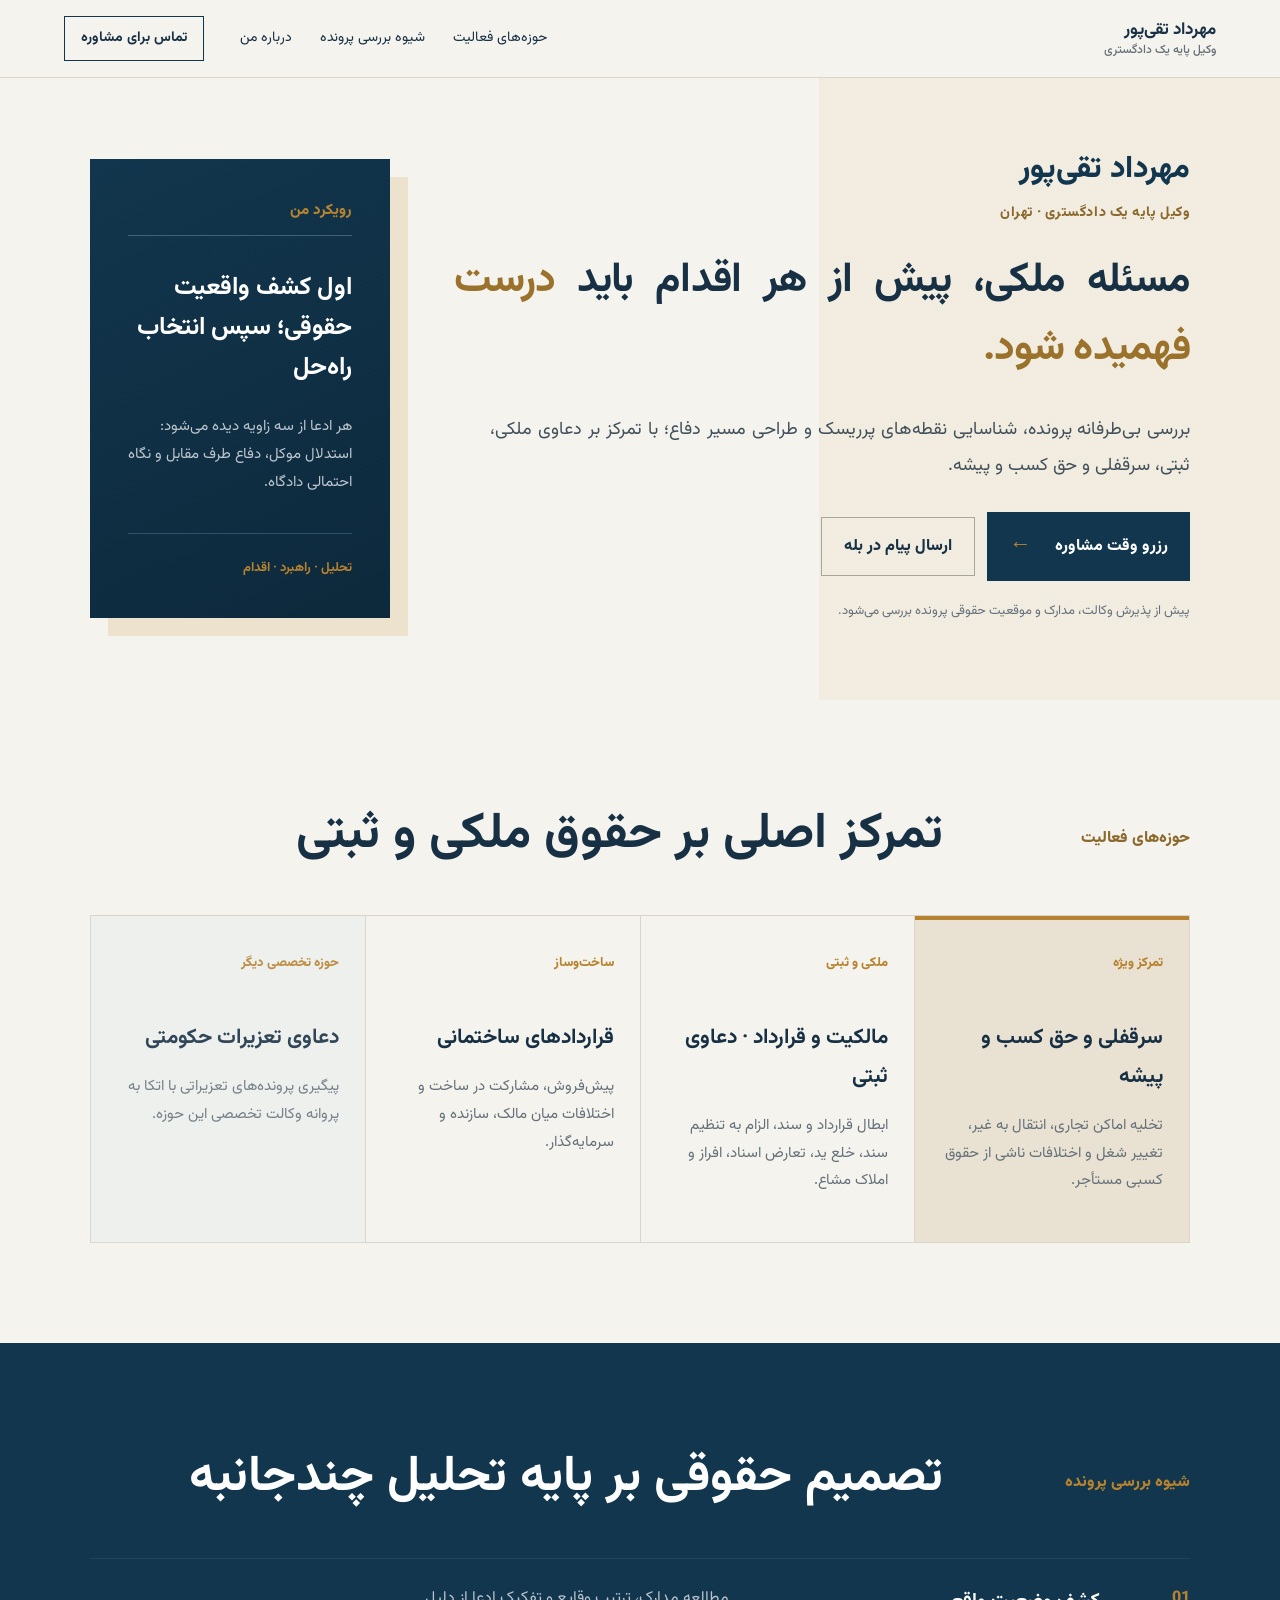
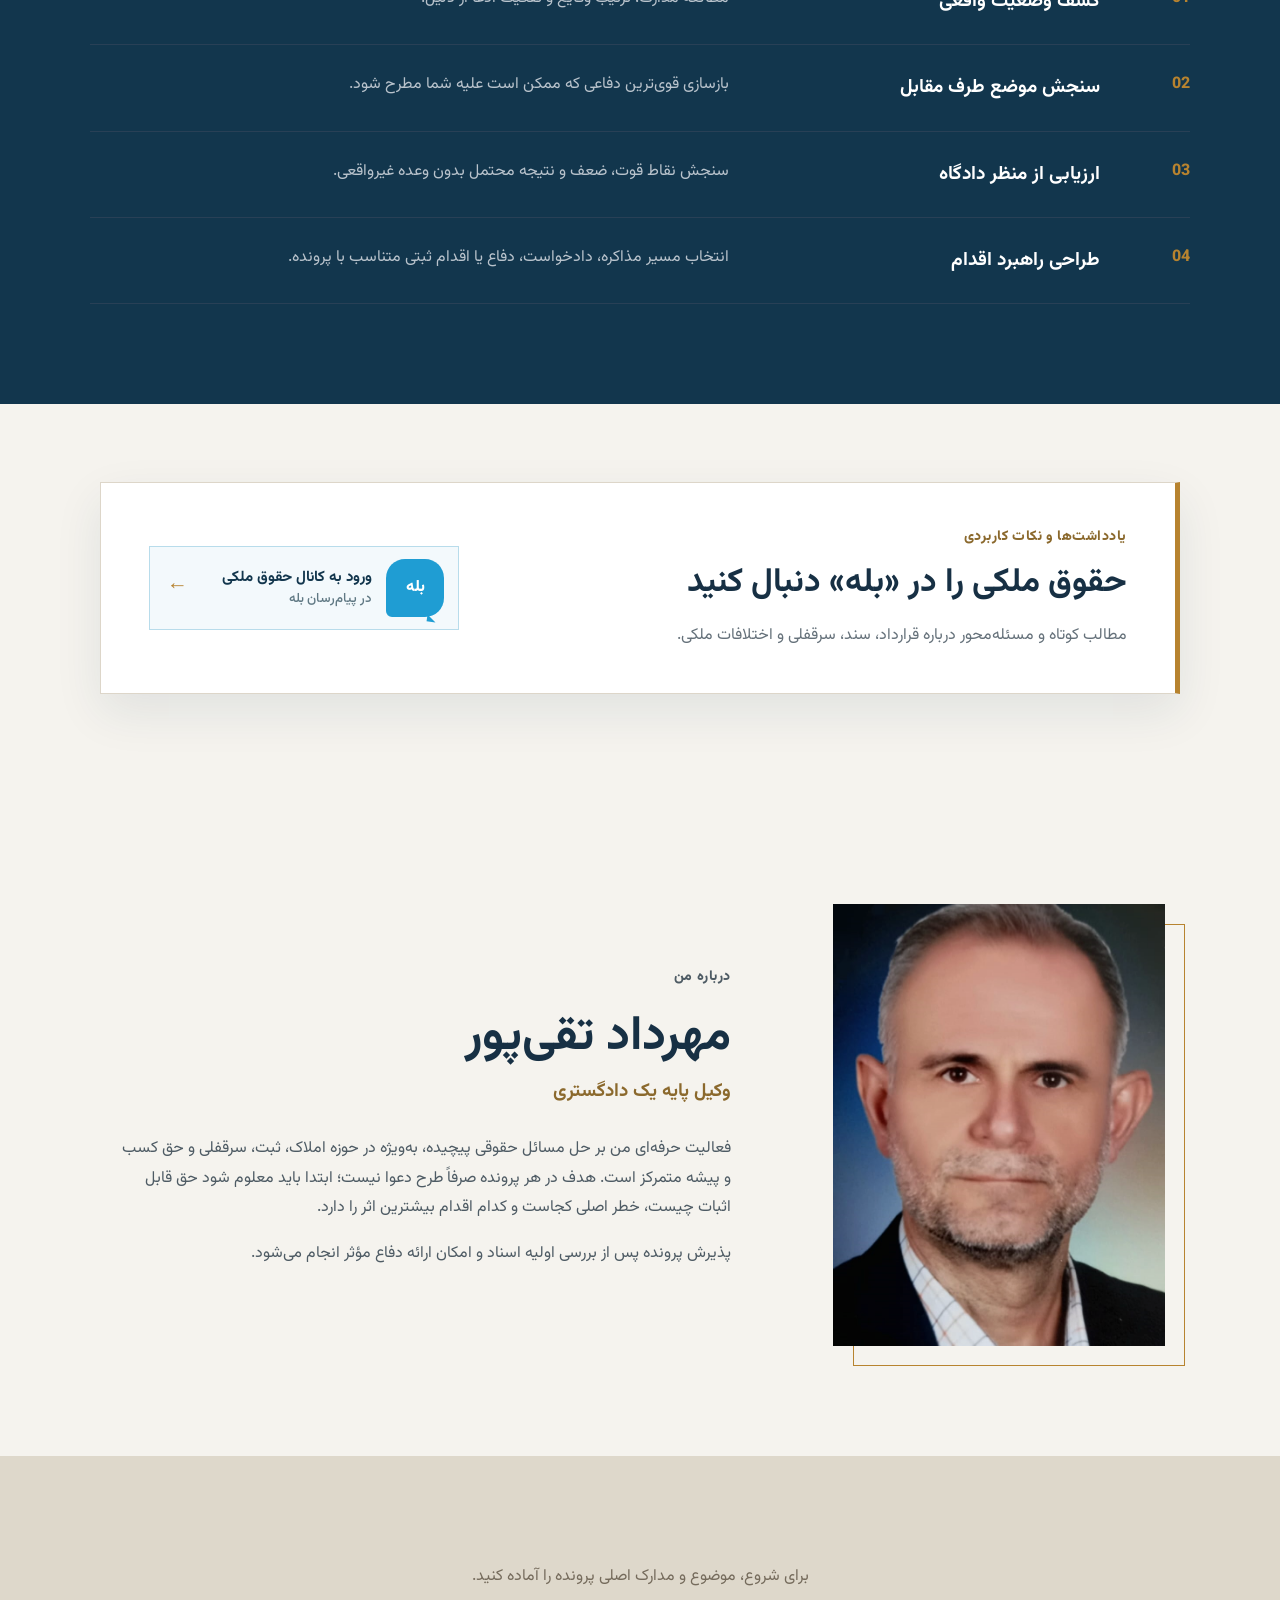
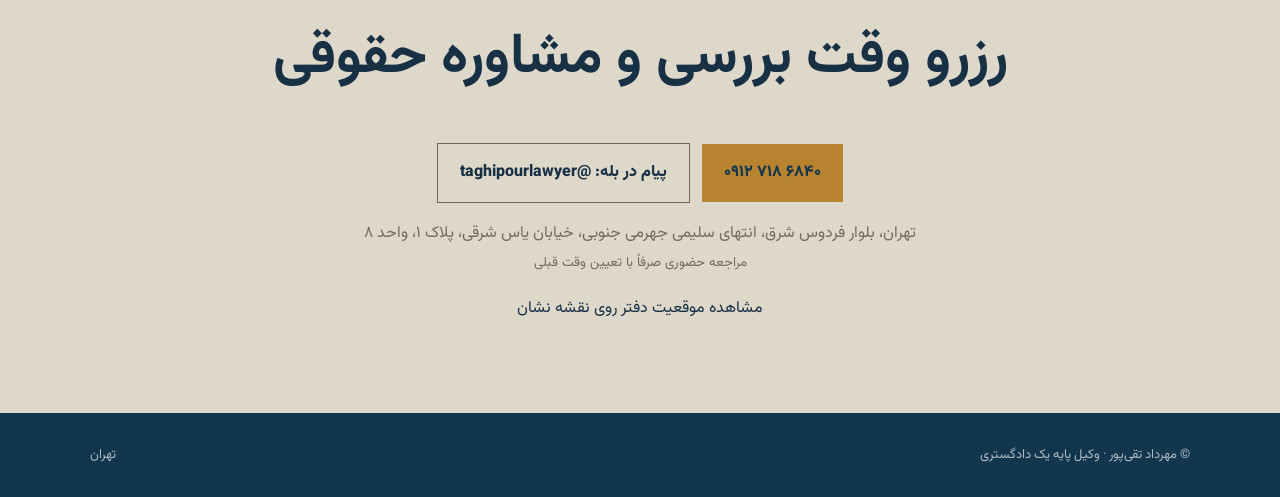
==== index.html @ 835bb698 "Add files via upload" ====
<!doctype html>
<html lang="fa" dir="rtl">
<head>
  <meta charset="utf-8">
  <meta name="viewport" content="width=device-width,initial-scale=1">
  <title>مهرداد تقی‌پور | وکیل پایه یک دادگستری</title>
  <meta name="description" content="بررسی و پیگیری پرونده‌های حقوقی با تمرکز ویژه بر دعاوی ملکی و ثبتی در تهران؛ مهرداد تقی‌پور، وکیل پایه یک دادگستری.">
  <meta name="google-site-verification" content="E21NtwcVABvZtrOPXPWZYpUamnSFGcvUGM_Ckf70Wcc">
  <link rel="canonical" href="https://mehrdad-taghipour.github.io/">
  <script type="application/ld+json">{"@context":"https://schema.org","@type":["LegalService","LocalBusiness"],"name":"دفتر وکالت مهرداد تقی‌پور","url":"https://mehrdad-taghipour.github.io/","telephone":"+989127186840","address":{"@type":"PostalAddress","addressCountry":"IR","addressRegion":"تهران","addressLocality":"تهران","streetAddress":"بلوار فردوس شرق، انتهای سلیمی جهرمی جنوبی، خیابان یاس شرقی، پلاک ۱، واحد ۸"},"areaServed":"تهران","founder":{"@type":"Person","name":"مهرداد تقی‌پور","jobTitle":"وکیل پایه یک دادگستری"}}</script>
  <meta name="theme-color" content="#071727">
  <link rel="preconnect" href="https://fonts.googleapis.com">
  <link rel="preconnect" href="https://fonts.gstatic.com" crossorigin>
  <link href="https://fonts.googleapis.com/css2?family=Vazirmatn:wght@400;500;600;700;800&display=swap" rel="stylesheet">
  <link rel="stylesheet" href="styles.css">
  <link rel="stylesheet" href="demo.css">
</head>
<body>
  <header class="nav">
    <a class="brand" href="#top" aria-label="صفحه اصلی"><strong>مهرداد تقی‌پور</strong><small>وکیل پایه یک دادگستری</small></a>
    <nav aria-label="ناوبری اصلی">
      <a href="#services">حوزه‌های فعالیت</a><a href="#approach">شیوه بررسی پرونده</a><a href="#about">درباره من</a>
    </nav>
    <a class="nav-cta" href="tel:+989127186840">تماس برای مشاوره</a>
  </header>

  <main id="top">
    <section class="hero">
      <div class="hero-copy">
        <p class="hero-name">مهرداد تقی‌پور</p>
        <p class="eyebrow">وکیل پایه یک دادگستری · تهران</p>
        <h1>مسئله ملکی، پیش از هر اقدام باید <em>درست فهمیده شود.</em></h1>
        <p class="lead">بررسی بی‌طرفانه پرونده، شناسایی نقطه‌های پرریسک و طراحی مسیر دفاع؛ با تمرکز بر دعاوی ملکی، ثبتی، سرقفلی و حق کسب و پیشه.</p>
        <div class="actions">
          <a class="primary" href="tel:+989127186840">رزرو وقت مشاوره <span>←</span></a>
          <a class="secondary" href="https://ble.ir/taghipourlawyer">ارسال پیام در بله</a>
        </div>
        <p class="micro">پیش از پذیرش وکالت، مدارک و موقعیت حقوقی پرونده بررسی می‌شود.</p>
      </div>
      <aside class="case-card" aria-label="رویکرد حرفه‌ای">
        <div class="case-label">رویکرد من</div>
        <h2>اول کشف واقعیت حقوقی؛ سپس انتخاب راه‌حل</h2>
        <p>هر ادعا از سه زاویه دیده می‌شود: استدلال موکل، دفاع طرف مقابل و نگاه احتمالی دادگاه.</p>
        <div class="case-rule"></div>
        <span>تحلیل · راهبرد · اقدام</span>
      </aside>
    </section>

    <section class="services" id="services">
      <div class="section-head"><p>حوزه‌های فعالیت</p><h2>تمرکز اصلی بر حقوق ملکی و ثبتی</h2></div>
      <div class="service-grid">
        <article class="featured-service"><span>تمرکز ویژه</span><h3><a href="vakil-sarqofli-tehran.html">سرقفلی</a> و <a href="vakil-hagh-kasb-pishe-tehran.html">حق کسب و پیشه</a></h3><p>تخلیه اماکن تجاری، انتقال به غیر، تغییر شغل و اختلافات ناشی از حقوق کسبی مستأجر.</p></article>
        <article><span>ملکی و ثبتی</span><h3><a href="vakil-melki-tehran.html">مالکیت و قرارداد</a> · <a href="vakil-davavi-sabti-tehran.html">دعاوی ثبتی</a></h3><p>ابطال قرارداد و سند، الزام به تنظیم سند، خلع ید، تعارض اسناد، افراز و املاک مشاع.</p></article>
        <article><span>ساخت‌وساز</span><h3>قراردادهای ساختمانی</h3><p>پیش‌فروش، مشارکت در ساخت و اختلافات میان مالک، سازنده و سرمایه‌گذار.</p></article>
        <article class="secondary-service"><span>حوزه تخصصی دیگر</span><h3><a href="vakil-taazirat-hokoomati-tehran.html">دعاوی تعزیرات حکومتی</a></h3><p>پیگیری پرونده‌های تعزیراتی با اتکا به پروانه وکالت تخصصی این حوزه.</p></article>
      </div>
    </section>

    <section class="approach" id="approach">
      <div class="section-head light"><p>شیوه بررسی پرونده</p><h2>تصمیم حقوقی بر پایه تحلیل چندجانبه</h2></div>
      <ol>
        <li><b>کشف وضعیت واقعی</b><span>مطالعه مدارک، ترتیب وقایع و تفکیک ادعا از دلیل.</span></li>
        <li><b>سنجش موضع طرف مقابل</b><span>بازسازی قوی‌ترین دفاعی که ممکن است علیه شما مطرح شود.</span></li>
        <li><b>ارزیابی از منظر دادگاه</b><span>سنجش نقاط قوت، ضعف و نتیجه محتمل بدون وعده غیرواقعی.</span></li>
        <li><b>طراحی راهبرد اقدام</b><span>انتخاب مسیر مذاکره، دادخواست، دفاع یا اقدام ثبتی متناسب با پرونده.</span></li>
      </ol>
    </section>

    <section class="bale-channel" aria-label="کانال حقوق ملکی در بله">
      <div class="bale-copy">
        <p class="eyebrow">یادداشت‌ها و نکات کاربردی</p>
        <h2>حقوق ملکی را در «بله» دنبال کنید</h2>
        <p>مطالب کوتاه و مسئله‌محور درباره قرارداد، سند، سرقفلی و اختلافات ملکی.</p>
      </div>
      <a class="bale-link" href="https://ble.ir/join/5nhKu4zxhj" aria-label="ورود به کانال حقوق ملکی در بله">
        <span class="bale-logo" aria-hidden="true">بله</span>
        <span class="bale-link-copy"><b>ورود به کانال حقوق ملکی</b><small>در پیام‌رسان بله</small></span>
        <span class="bale-arrow">←</span>
      </a>
    </section>

    <section class="about" id="about">
      <figure class="portrait"><img src="mehrdad-taghipour.jpg" alt="مهرداد تقی‌پور، وکیل پایه یک دادگستری" width="760" height="1280"></figure>
      <div>
        <p class="eyebrow">درباره من</p>
        <h2>مهرداد تقی‌پور</h2>
        <h3>وکیل پایه یک دادگستری</h3>
        <p>فعالیت حرفه‌ای من بر حل مسائل حقوقی پیچیده، به‌ویژه در حوزه املاک، ثبت، سرقفلی و حق کسب و پیشه متمرکز است. هدف در هر پرونده صرفاً طرح دعوا نیست؛ ابتدا باید معلوم شود حق قابل اثبات چیست، خطر اصلی کجاست و کدام اقدام بیشترین اثر را دارد.</p>
        <p>پذیرش پرونده پس از بررسی اولیه اسناد و امکان ارائه دفاع مؤثر انجام می‌شود.</p>
      </div>
    </section>

    <section class="contact">
      <p>برای شروع، موضوع و مدارک اصلی پرونده را آماده کنید.</p>
      <h2>رزرو وقت بررسی و مشاوره حقوقی</h2>
      <div class="actions"><a class="primary gold" href="tel:+989127186840">۰۹۱۲ ۷۱۸ ۶۸۴۰</a><a class="secondary dark" href="https://ble.ir/taghipourlawyer">پیام در بله: @taghipourlawyer</a></div>
      <p class="office-address">تهران، بلوار فردوس شرق، انتهای سلیمی جهرمی جنوبی، خیابان یاس شرقی، پلاک ۱، واحد ۸<br><small>مراجعه حضوری صرفاً با تعیین وقت قبلی</small></p>
      <a class="map-link" href="https://neshan.org/maps/places/sbvkg52x-yMv#c35.718-51.327-15z-0p">مشاهده موقعیت دفتر روی نقشه نشان</a>
    </section>
  </main>

  <footer><span>© مهرداد تقی‌پور · وکیل پایه یک دادگستری</span><span>تهران</span></footer>
</body>
</html>
---- styles.css ----
:root{--navy:#071727;--navy2:#0d2940;--gold:#c99a42;--paper:#f5f3ee;--ink:#11202c;--muted:#65717a;--line:#d9d5cc}*{box-sizing:border-box}html{scroll-behavior:smooth}body{margin:0;background:var(--paper);color:var(--ink);font-family:"Vazirmatn",Tahoma,sans-serif;line-height:1.85}a{color:inherit;text-decoration:none}.nav{height:84px;display:flex;align-items:center;gap:36px;padding:0 max(5vw,24px);border-bottom:1px solid var(--line);position:sticky;top:0;background:rgba(245,243,238,.95);backdrop-filter:blur(12px);z-index:10}.brand{display:flex;align-items:center;gap:12px;margin-left:auto}.brand span{display:grid;place-items:center;width:38px;height:38px;background:var(--navy);color:var(--gold);font-size:21px}.brand strong{font-size:16px}.nav nav{display:flex;gap:28px;font-size:14px}.nav nav a:hover{color:#866522}.nav-cta{border:1px solid var(--navy);padding:9px 16px;font-size:14px;font-weight:700}.hero{min-height:660px;padding:92px max(7vw,28px);display:grid;grid-template-columns:minmax(0,1.4fr) minmax(300px,.6fr);gap:8vw;align-items:center;background:linear-gradient(90deg,transparent 0 64%,rgba(201,154,66,.08) 64%)}.eyebrow{color:#8b692d;font-size:14px;font-weight:800;letter-spacing:.04em;margin:0 0 16px}.hero h1{font-size:clamp(40px,5.2vw,76px);line-height:1.35;max-width:850px;margin:0;letter-spacing:-.035em}.hero h1 em{font-style:normal;color:#9a722c;display:block}.lead{font-size:19px;color:#42505a;max-width:700px;margin:28px 0}.actions{display:flex;gap:12px;flex-wrap:wrap;align-items:center}.primary,.secondary{padding:14px 22px;font-weight:800;display:inline-flex;align-items:center;gap:24px}.primary{background:var(--navy);color:white}.primary:hover{background:var(--navy2)}.primary span{color:var(--gold);font-size:22px}.secondary{border:1px solid #a9a59d}.micro{font-size:13px;color:var(--muted);margin-top:18px}.case-card{background:var(--navy);color:white;padding:38px;min-height:420px;display:flex;flex-direction:column;justify-content:flex-end;box-shadow:18px 18px 0 rgba(201,154,66,.19)}.case-number{color:var(--gold);font-size:64px;font-weight:800;line-height:1;margin-bottom:auto}.case-card h2{font-size:25px;line-height:1.6;margin:32px 0 10px}.case-card p{color:#bdc6ce;font-size:15px}.case-rule{height:1px;background:#31506a;margin:22px 0}.case-card span{color:var(--gold);font-weight:700;font-size:13px}.services{padding:100px max(7vw,28px)}.section-head{display:grid;grid-template-columns:.45fr 1.55fr;align-items:end;margin-bottom:45px}.section-head p{color:#8b692d;font-weight:800}.section-head h2{font-size:clamp(30px,4vw,50px);line-height:1.4;margin:0}.service-grid{display:grid;grid-template-columns:repeat(4,1fr);border-top:1px solid var(--line);border-right:1px solid var(--line)}.service-grid article{padding:32px 26px;min-height:260px;border-left:1px solid var(--line);border-bottom:1px solid var(--line)}.service-grid span{color:var(--gold);font-weight:800}.service-grid h3{font-size:21px;margin:42px 0 10px}.service-grid p{font-size:15px;color:var(--muted)}.approach{background:var(--navy);color:white;padding:100px max(7vw,28px)}.section-head.light p{color:var(--gold)}.approach ol{list-style:none;padding:0;margin:0;border-top:1px solid #284056}.approach li{display:grid;grid-template-columns:70px .55fr 1fr;gap:20px;padding:25px 0;border-bottom:1px solid #284056;counter-increment:item}.approach ol{counter-reset:item}.approach li:before{content:"0" counter(item);color:var(--gold);font-weight:800}.approach li b{font-size:19px}.approach li span{color:#b9c3cc}.about{padding:110px max(9vw,30px);display:grid;grid-template-columns:.7fr 1.3fr;gap:8vw;align-items:center}.portrait{margin:0;position:relative;max-width:460px}.portrait:after{content:"";position:absolute;inset:20px -20px -20px 20px;border:1px solid var(--gold);z-index:-1}.portrait img{display:block;width:100%;height:auto;aspect-ratio:3/4;object-fit:cover;object-position:center 22%;filter:saturate(.82) contrast(1.03)}.about h2{font-size:48px;margin:0;line-height:1.3}.about h3{color:#8b692d;margin:5px 0 25px}.about p{max-width:720px;color:#4e5b64}.contact{padding:90px max(8vw,30px);background:#ded8cb;text-align:center}.contact p{color:#756b5c}.contact h2{font-size:clamp(30px,4.5vw,56px);margin:10px auto 32px}.contact .actions{justify-content:center}.gold{background:var(--gold);color:var(--navy);direction:ltr}.dark{border-color:#6d675d}footer{display:flex;justify-content:space-between;gap:20px;padding:30px max(7vw,28px);background:var(--navy);color:#aebbc5;font-size:13px}footer a{color:var(--gold)}@media(max-width:850px){.nav{height:72px}.nav nav{display:none}.nav-cta{padding:8px 10px}.hero{grid-template-columns:1fr;padding-top:60px}.case-card{min-height:330px}.section-head{grid-template-columns:1fr}.service-grid{grid-template-columns:1fr 1fr}.approach li{grid-template-columns:45px 1fr}.approach li span{grid-column:2}.about{grid-template-columns:1fr}.portrait{max-width:390px;margin-inline:auto}.about h2{font-size:38px}}@media(max-width:520px){.brand strong{display:none}.hero{padding-inline:20px}.hero h1{font-size:38px}.lead{font-size:17px}.primary,.secondary{width:100%;justify-content:center}.case-card{padding:28px}.services,.approach{padding:72px 20px}.service-grid{grid-template-columns:1fr}.section-head h2{font-size:32px}.about{padding:72px 20px}.contact{padding:70px 20px}footer{flex-direction:column;text-align:center}}
---- demo.css ----
:root{--navy:#12364d;--navy2:#1a4a65;--gold:#b7832f;--ink:#173044}
.nav{height:78px}.brand{display:grid;gap:0;line-height:1.35}.brand strong{font-size:17px}.brand small{color:var(--muted);font-size:12px;font-weight:500}
.hero{min-height:590px;padding-block:64px;grid-template-columns:minmax(0,1.65fr) minmax(300px,.5fr);gap:5vw}.hero-name{font-size:clamp(25px,2.4vw,36px);font-weight:800;margin:0 0 2px;color:var(--navy)}.hero .eyebrow{margin-bottom:20px}.hero h1{font-size:clamp(34px,3.25vw,46px);line-height:1.65;max-width:820px;letter-spacing:-.02em;text-align:justify}.hero h1 em{display:inline;font-style:normal;color:#9a722c}.lead{font-size:18px;line-height:2;text-align:justify}
.case-card{min-height:365px;background:linear-gradient(155deg,#12364d,#0d293c)}.case-label{color:var(--gold);font-weight:800;font-size:15px;margin-bottom:auto;padding-bottom:10px;border-bottom:1px solid #426178}
.service-grid article{min-height:280px}.service-grid article>span{font-size:13px}.featured-service{background:#e9e1d2;box-shadow:inset 0 4px 0 var(--gold)}.secondary-service{background:#eef0ef;opacity:.88}
.bale-channel{width:min(1080px,calc(100% - 56px));margin:78px auto 100px;padding:42px 48px;display:grid;grid-template-columns:minmax(0,1fr) auto;gap:45px;align-items:center;background:#fff;border:1px solid #ddd6c9;border-right:5px solid var(--gold);box-shadow:0 18px 45px rgba(18,54,77,.09)}.bale-copy .eyebrow{margin-bottom:2px}.bale-copy h2{margin:0;font-size:clamp(24px,2.6vw,36px)}.bale-copy p:last-child{margin:7px 0 0;color:var(--muted)}.bale-link{display:grid;grid-template-columns:58px 1fr 24px;align-items:center;gap:14px;min-width:310px;padding:12px 14px;background:#f3f9fc;border:1px solid #b8dceb;color:var(--navy);transition:.2s ease}.bale-link:hover{transform:translateY(-2px);box-shadow:0 10px 24px rgba(31,157,211,.14)}.bale-logo{position:relative;width:58px;height:58px;display:grid;place-items:center;border-radius:19px 19px 19px 6px;background:#1f9dd3;color:#fff;font-size:16px;font-weight:800}.bale-logo:after{content:"";position:absolute;bottom:-5px;right:8px;border-width:7px 0 0 9px;border-style:solid;border-color:transparent transparent transparent #1f9dd3;transform:rotate(8deg)}.bale-link-copy{display:grid;line-height:1.55}.bale-link-copy b{font-size:15px}.bale-link-copy small{color:#607984;font-weight:500}.bale-arrow{color:var(--gold);font-size:21px}
@media(max-width:850px){.nav{height:74px}.hero{grid-template-columns:minmax(0,1fr);padding-block:46px 64px;gap:42px;background:linear-gradient(90deg,transparent 0 54%,rgba(201,154,66,.08) 54%)}.hero-copy{min-width:0;width:100%}.hero h1{width:100%;max-width:none;font-size:clamp(29px,6.8vw,38px);line-height:1.65;text-align:justify;text-align-last:right}.hero-name{font-size:25px}.case-card{min-height:290px}.bale-channel{grid-template-columns:1fr;margin:60px auto 72px;padding:32px}.bale-link{min-width:0;width:100%;max-width:390px}}
@media(max-width:520px){.brand strong{display:block;font-size:15px}.brand small{font-size:11px}.nav-cta{font-size:13px;padding:8px 12px}.hero{grid-template-columns:minmax(0,1fr);padding-inline:20px}.hero h1{width:100%;font-size:28px;line-height:1.72;letter-spacing:0;text-align:justify;text-align-last:right}.lead{font-size:16px;text-align:justify;text-align-last:right}.primary,.secondary{padding-block:12px}.bale-channel{width:calc(100% - 40px);padding:25px 20px;gap:22px;border-right-width:4px}.bale-copy h2{font-size:23px;line-height:1.55}.bale-copy p:last-child{font-size:14px}.bale-link{grid-template-columns:48px 1fr 18px;padding:10px;gap:11px}.bale-logo{width:48px;height:48px;border-radius:15px 15px 15px 5px;font-size:14px}.bale-link-copy b{font-size:14px}}
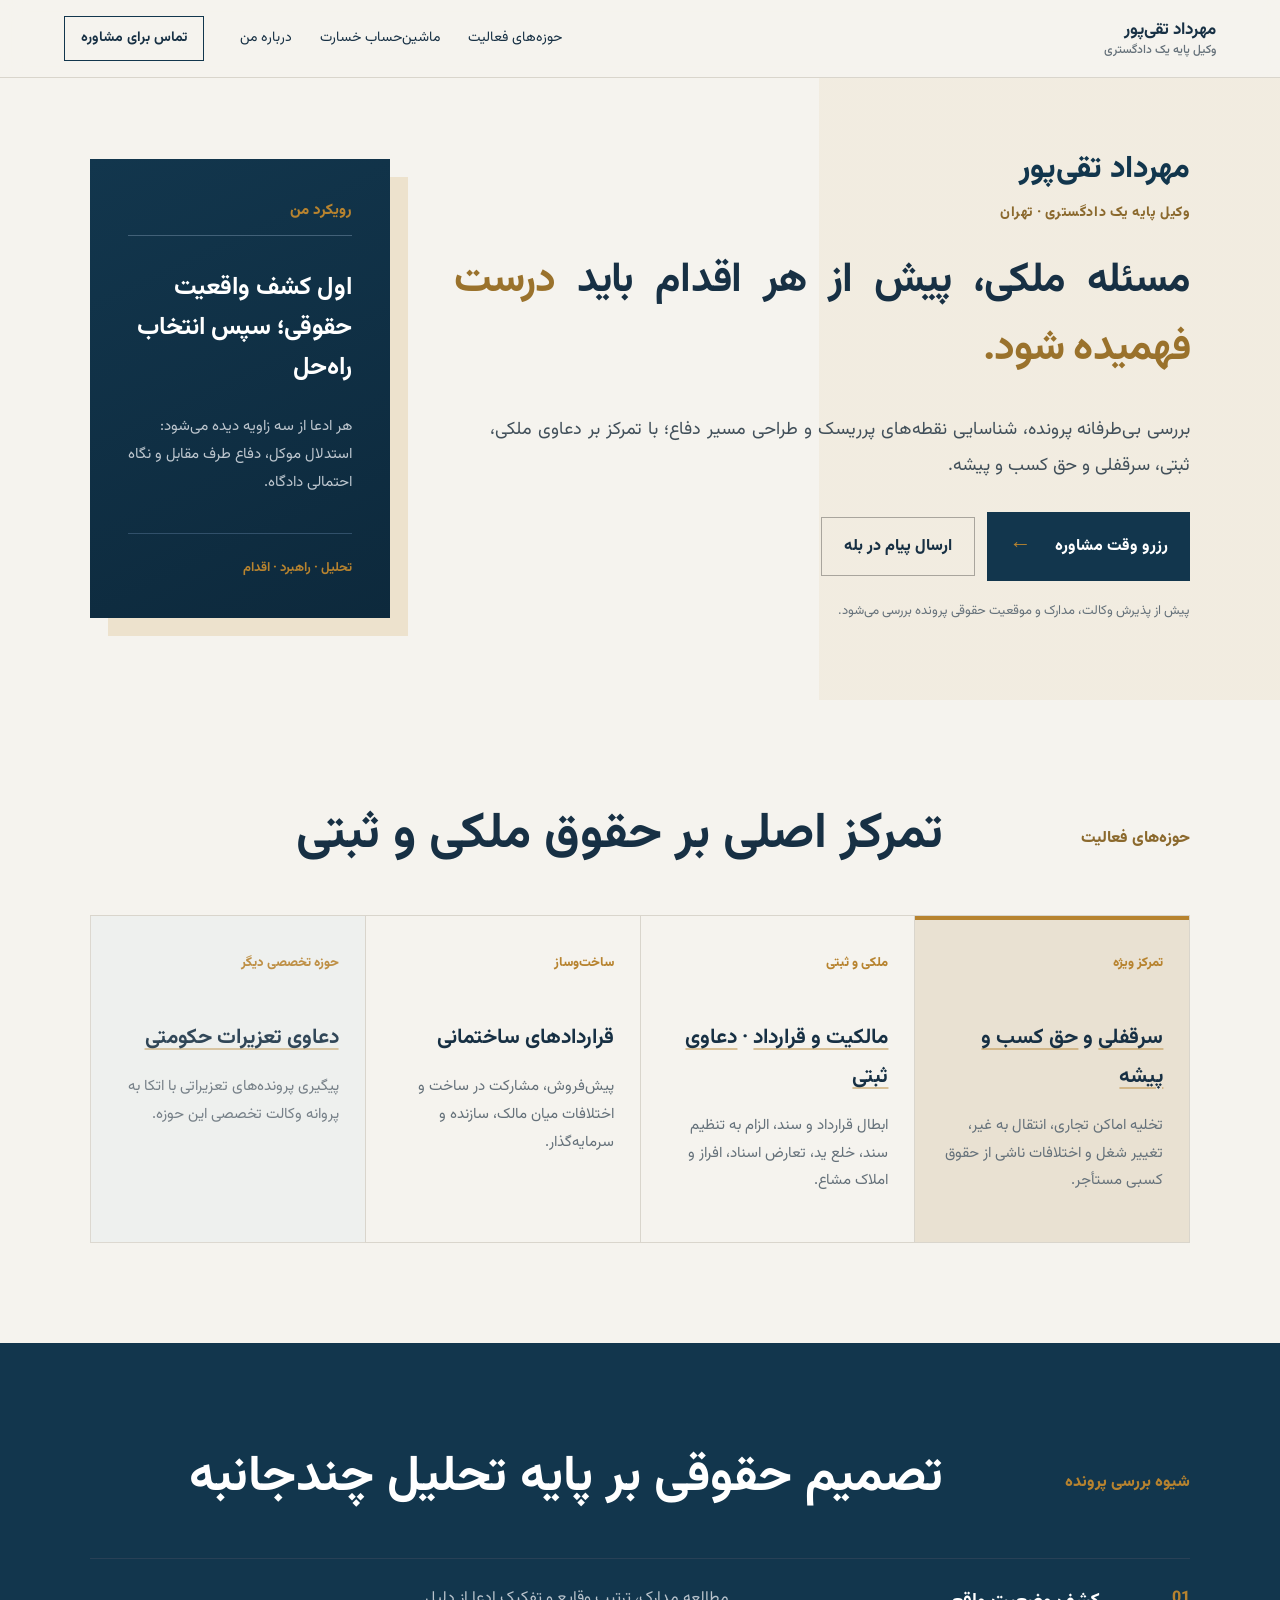
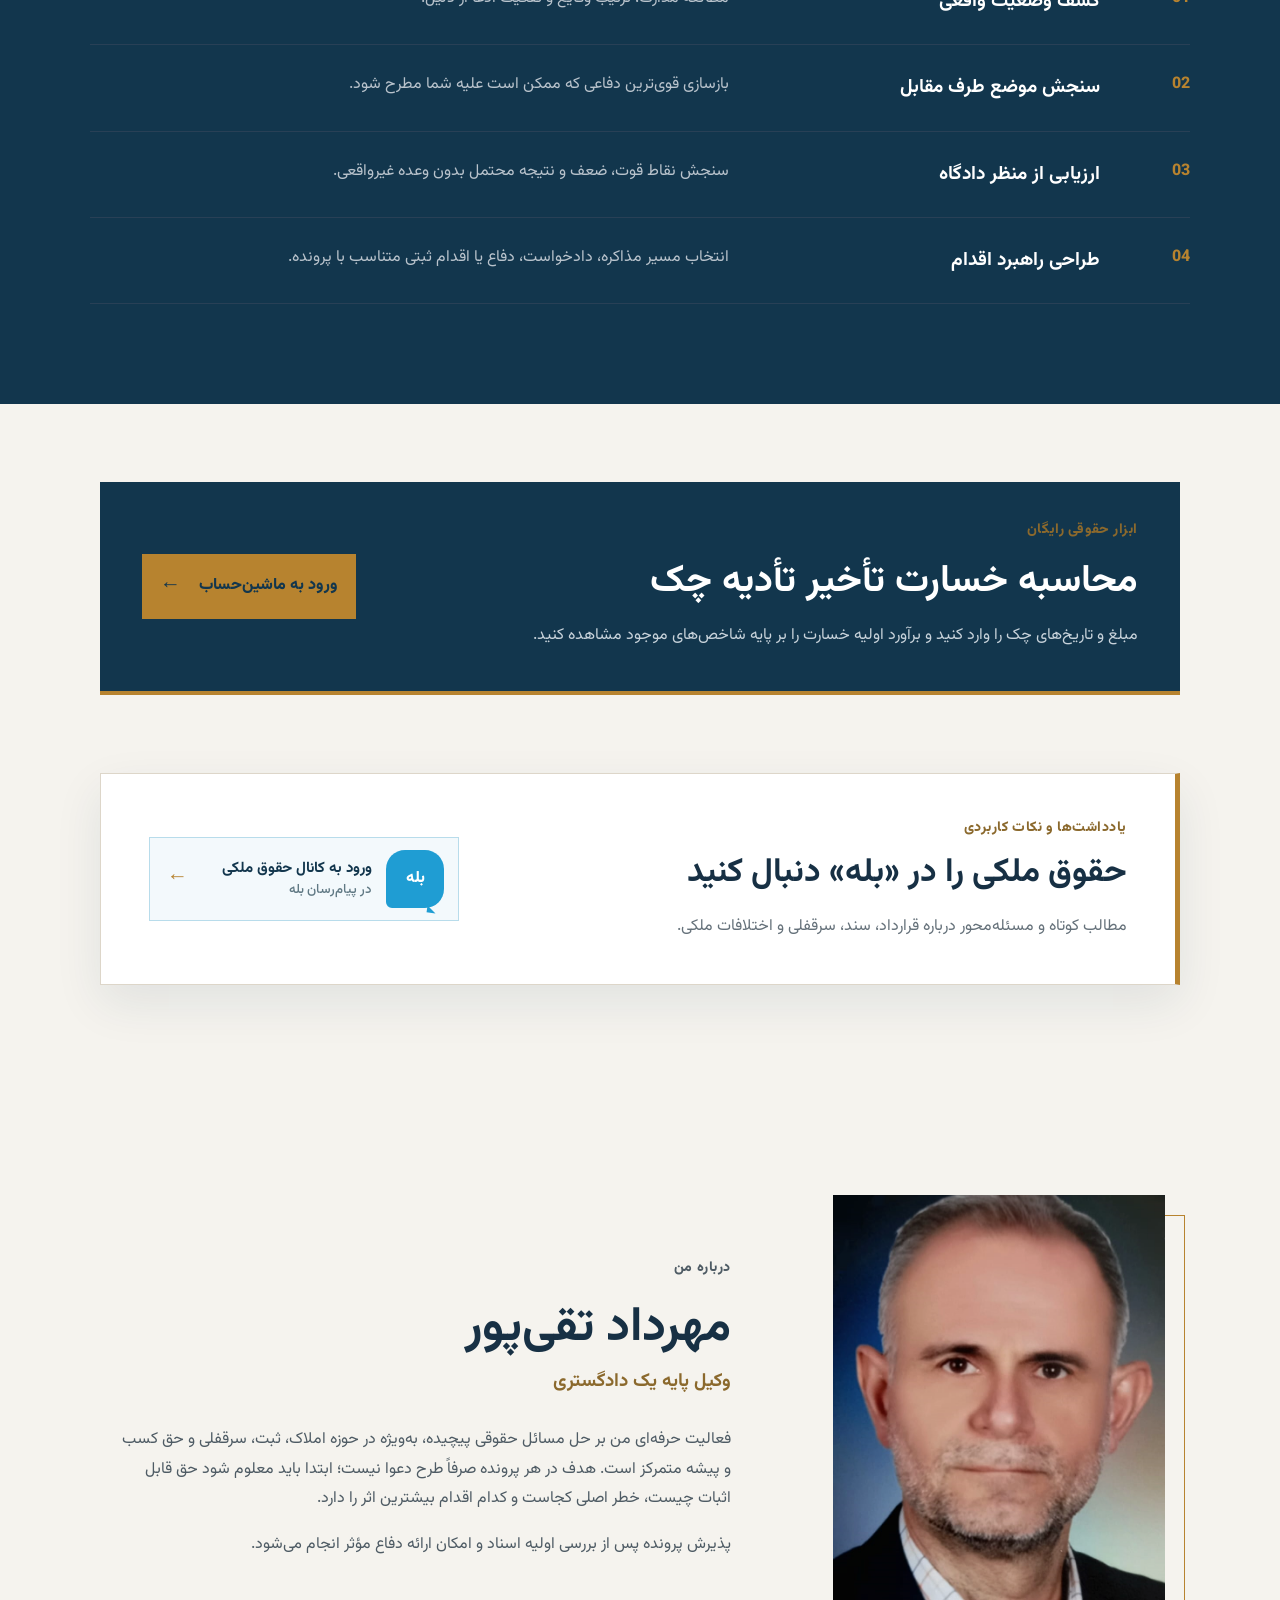
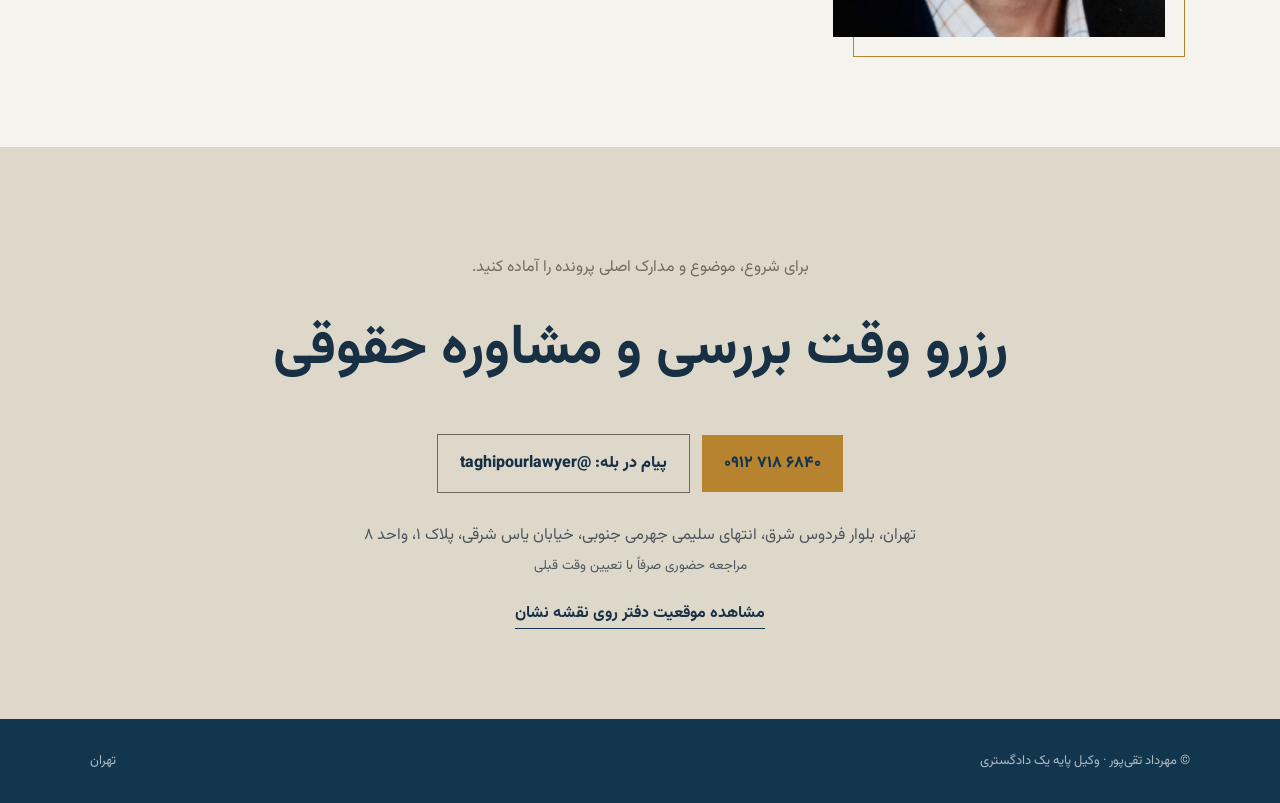
==== commit c2d94531: "Add files via upload" ====
--- a/index.html
+++ b/index.html
@@ -19,7 +19,7 @@
   <header class="nav">
     <a class="brand" href="#top" aria-label="صفحه اصلی"><strong>مهرداد تقی‌پور</strong><small>وکیل پایه یک دادگستری</small></a>
     <nav aria-label="ناوبری اصلی">
-      <a href="#services">حوزه‌های فعالیت</a><a href="#approach">شیوه بررسی پرونده</a><a href="#about">درباره من</a>
+      <a href="#services">حوزه‌های فعالیت</a><a href="khesarat-takhir-tadieh.html">ماشین‌حساب خسارت</a><a href="#about">درباره من</a>
     </nav>
     <a class="nav-cta" href="tel:+989127186840">تماس برای مشاوره</a>
   </header>
@@ -66,6 +66,11 @@
       </ol>
     </section>
 
+    <section class="calculator-promo" aria-label="ماشین‌حساب خسارت تأخیر تأدیه">
+      <div><p class="eyebrow">ابزار حقوقی رایگان</p><h2>محاسبه خسارت تأخیر تأدیه چک</h2><p>مبلغ و تاریخ‌های چک را وارد کنید و برآورد اولیه خسارت را بر پایه شاخص‌های موجود مشاهده کنید.</p></div>
+      <a href="khesarat-takhir-tadieh.html">ورود به ماشین‌حساب <span>←</span></a>
+    </section>
+
     <section class="bale-channel" aria-label="کانال حقوق ملکی در بله">
       <div class="bale-copy">
         <p class="eyebrow">یادداشت‌ها و نکات کاربردی</p>
--- a/demo.css
+++ b/demo.css
@@ -6,3 +6,5 @@
 .bale-channel{width:min(1080px,calc(100% - 56px));margin:78px auto 100px;padding:42px 48px;display:grid;grid-template-columns:minmax(0,1fr) auto;gap:45px;align-items:center;background:#fff;border:1px solid #ddd6c9;border-right:5px solid var(--gold);box-shadow:0 18px 45px rgba(18,54,77,.09)}.bale-copy .eyebrow{margin-bottom:2px}.bale-copy h2{margin:0;font-size:clamp(24px,2.6vw,36px)}.bale-copy p:last-child{margin:7px 0 0;color:var(--muted)}.bale-link{display:grid;grid-template-columns:58px 1fr 24px;align-items:center;gap:14px;min-width:310px;padding:12px 14px;background:#f3f9fc;border:1px solid #b8dceb;color:var(--navy);transition:.2s ease}.bale-link:hover{transform:translateY(-2px);box-shadow:0 10px 24px rgba(31,157,211,.14)}.bale-logo{position:relative;width:58px;height:58px;display:grid;place-items:center;border-radius:19px 19px 19px 6px;background:#1f9dd3;color:#fff;font-size:16px;font-weight:800}.bale-logo:after{content:"";position:absolute;bottom:-5px;right:8px;border-width:7px 0 0 9px;border-style:solid;border-color:transparent transparent transparent #1f9dd3;transform:rotate(8deg)}.bale-link-copy{display:grid;line-height:1.55}.bale-link-copy b{font-size:15px}.bale-link-copy small{color:#607984;font-weight:500}.bale-arrow{color:var(--gold);font-size:21px}
 @media(max-width:850px){.nav{height:74px}.hero{grid-template-columns:minmax(0,1fr);padding-block:46px 64px;gap:42px;background:linear-gradient(90deg,transparent 0 54%,rgba(201,154,66,.08) 54%)}.hero-copy{min-width:0;width:100%}.hero h1{width:100%;max-width:none;font-size:clamp(29px,6.8vw,38px);line-height:1.65;text-align:justify;text-align-last:right}.hero-name{font-size:25px}.case-card{min-height:290px}.bale-channel{grid-template-columns:1fr;margin:60px auto 72px;padding:32px}.bale-link{min-width:0;width:100%;max-width:390px}}
 @media(max-width:520px){.brand strong{display:block;font-size:15px}.brand small{font-size:11px}.nav-cta{font-size:13px;padding:8px 12px}.hero{grid-template-columns:minmax(0,1fr);padding-inline:20px}.hero h1{width:100%;font-size:28px;line-height:1.72;letter-spacing:0;text-align:justify;text-align-last:right}.lead{font-size:16px;text-align:justify;text-align-last:right}.primary,.secondary{padding-block:12px}.bale-channel{width:calc(100% - 40px);padding:25px 20px;gap:22px;border-right-width:4px}.bale-copy h2{font-size:23px;line-height:1.55}.bale-copy p:last-child{font-size:14px}.bale-link{grid-template-columns:48px 1fr 18px;padding:10px;gap:11px}.bale-logo{width:48px;height:48px;border-radius:15px 15px 15px 5px;font-size:14px}.bale-link-copy b{font-size:14px}}
+.service-grid h3 a{text-decoration:underline;text-decoration-color:rgba(183,131,47,.45);text-underline-offset:5px}.office-address{margin:28px auto 10px!important;max-width:720px;color:#4e565b!important}.map-link{display:inline-block;margin-top:8px;border-bottom:1px solid var(--navy);font-weight:700}
+.calculator-promo{width:min(1080px,calc(100% - 56px));margin:78px auto 0;padding:36px 42px;display:grid;grid-template-columns:1fr auto;gap:35px;align-items:center;background:var(--navy);color:#fff;border-bottom:4px solid var(--gold)}.calculator-promo .eyebrow{margin:0}.calculator-promo h2{font-size:clamp(25px,3vw,38px);margin:3px 0}.calculator-promo p:last-child{color:#c8d3db;margin:4px 0}.calculator-promo>a{display:inline-flex;align-items:center;gap:18px;padding:13px 18px;background:var(--gold);color:var(--navy);font-weight:800}.calculator-promo>a span{font-size:21px}@media(max-width:700px){.calculator-promo{width:calc(100% - 40px);grid-template-columns:1fr;padding:28px 22px}.calculator-promo>a{justify-content:center}}
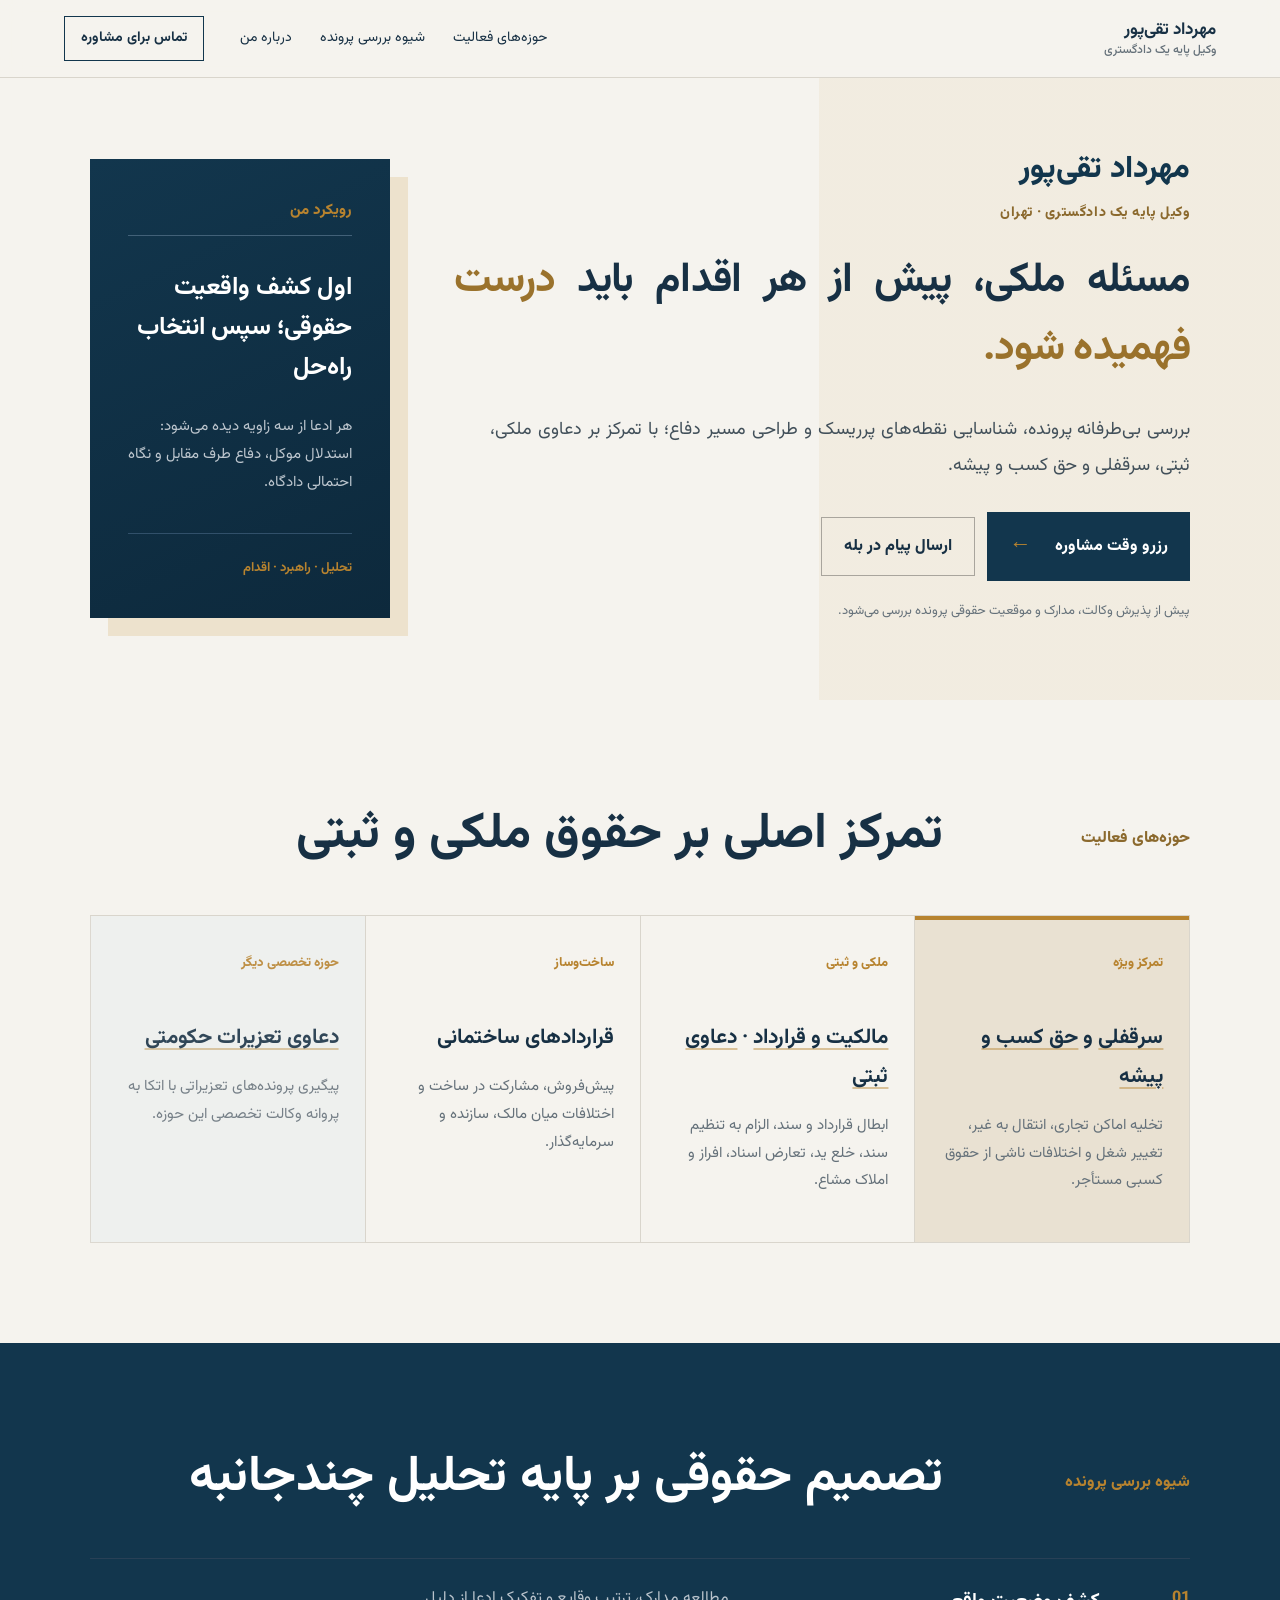
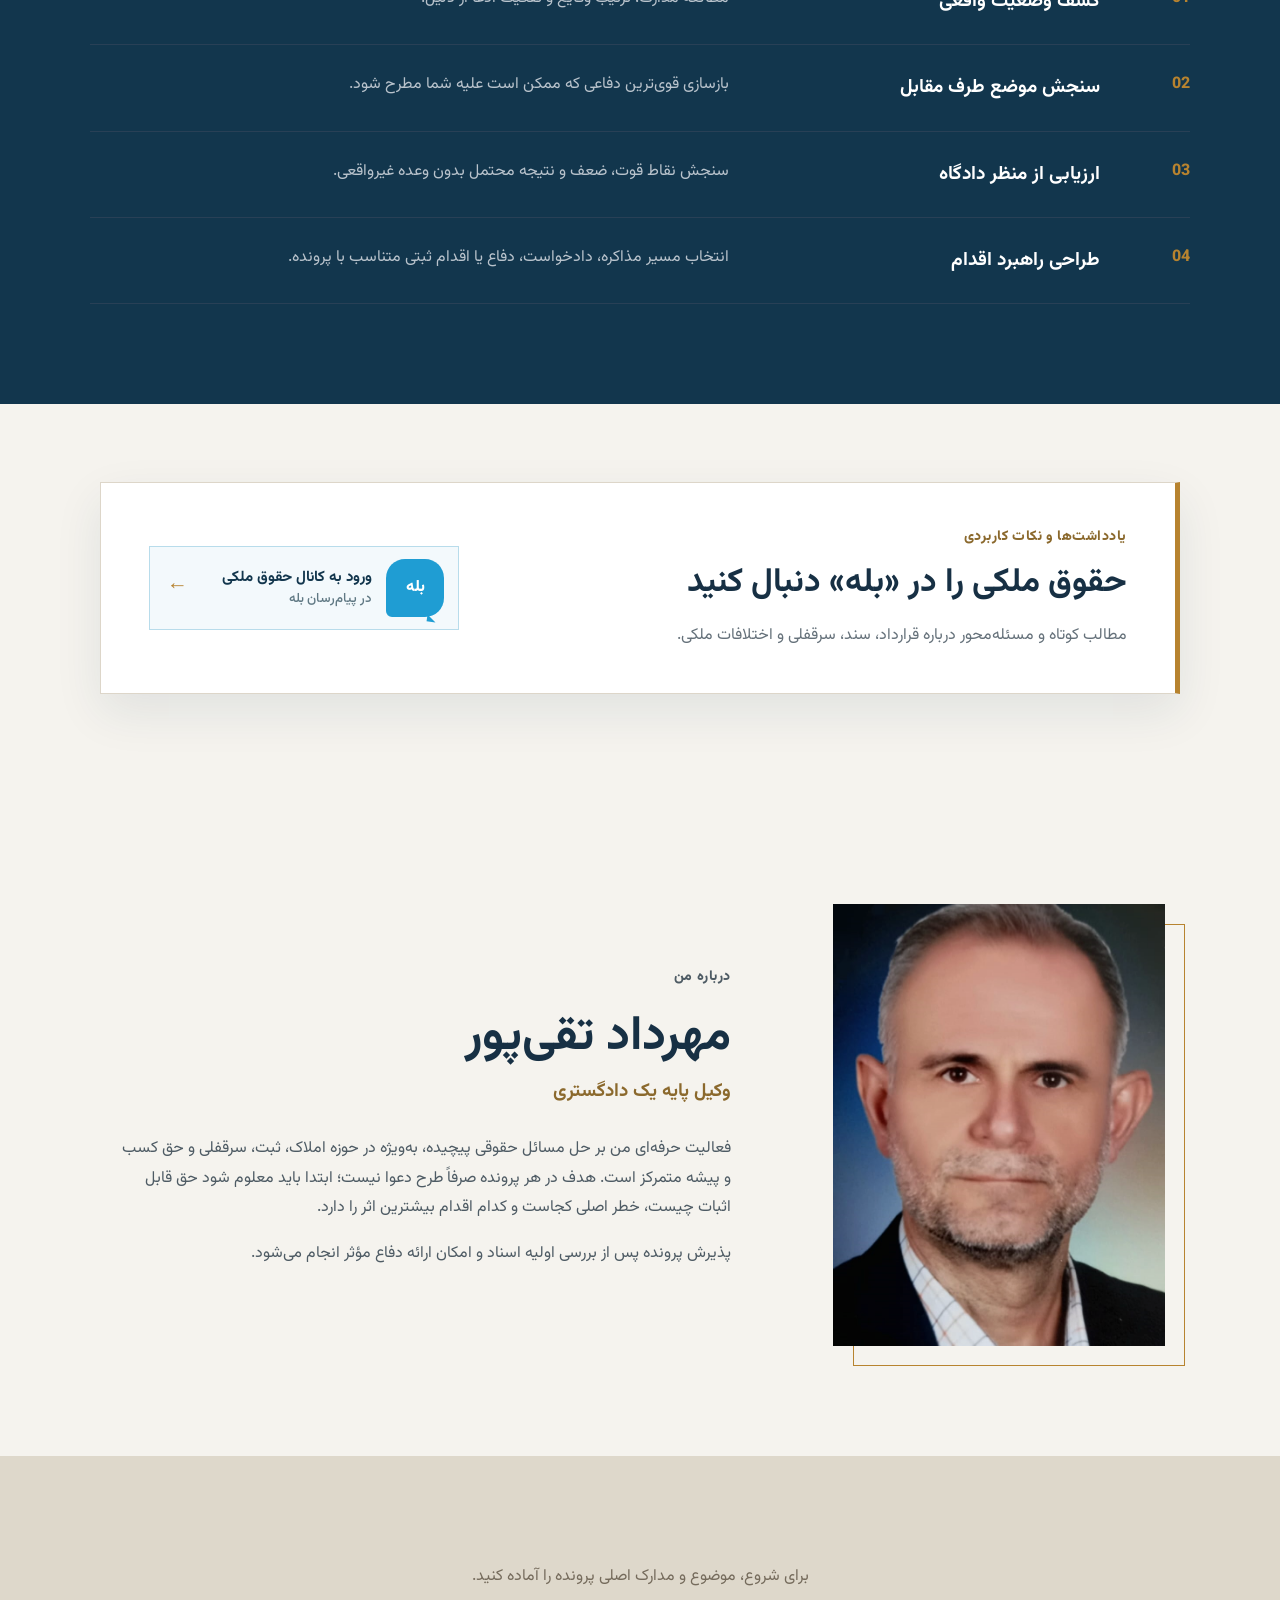
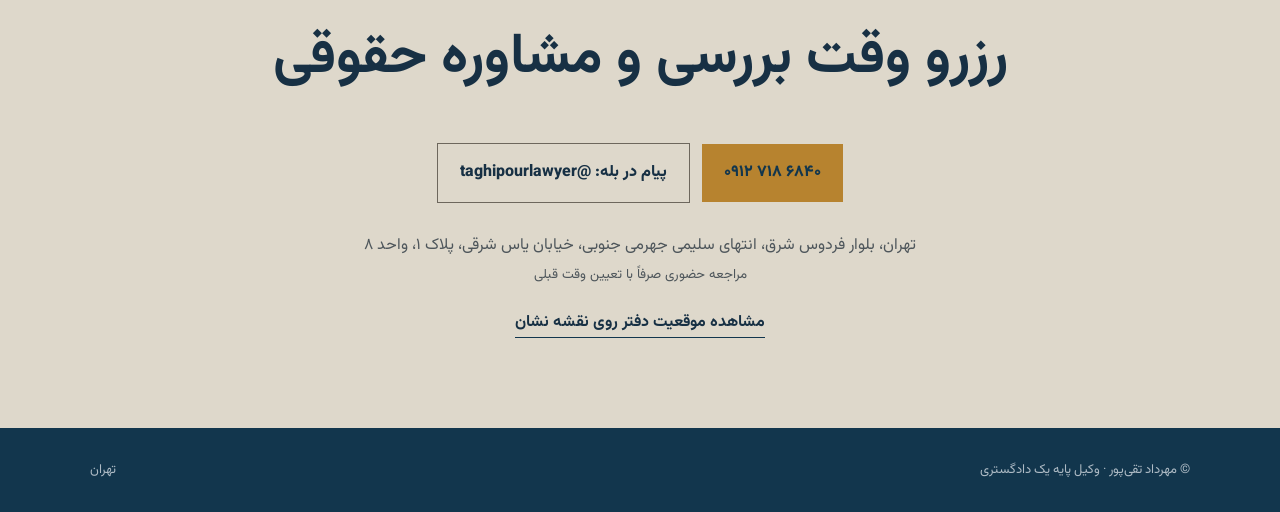
==== commit cf6c56d7: "Add files via upload" ====
--- a/index.html
+++ b/index.html
@@ -19,7 +19,7 @@
   <header class="nav">
     <a class="brand" href="#top" aria-label="صفحه اصلی"><strong>مهرداد تقی‌پور</strong><small>وکیل پایه یک دادگستری</small></a>
     <nav aria-label="ناوبری اصلی">
-      <a href="#services">حوزه‌های فعالیت</a><a href="khesarat-takhir-tadieh.html">ماشین‌حساب خسارت</a><a href="#about">درباره من</a>
+      <a href="#services">حوزه‌های فعالیت</a><a href="#approach">شیوه بررسی پرونده</a><a href="#about">درباره من</a>
     </nav>
     <a class="nav-cta" href="tel:+989127186840">تماس برای مشاوره</a>
   </header>
@@ -66,11 +66,6 @@
       </ol>
     </section>
 
-    <section class="calculator-promo" aria-label="ماشین‌حساب خسارت تأخیر تأدیه">
-      <div><p class="eyebrow">ابزار حقوقی رایگان</p><h2>محاسبه خسارت تأخیر تأدیه چک</h2><p>مبلغ و تاریخ‌های چک را وارد کنید و برآورد اولیه خسارت را بر پایه شاخص‌های موجود مشاهده کنید.</p></div>
-      <a href="khesarat-takhir-tadieh.html">ورود به ماشین‌حساب <span>←</span></a>
-    </section>
-
     <section class="bale-channel" aria-label="کانال حقوق ملکی در بله">
       <div class="bale-copy">
         <p class="eyebrow">یادداشت‌ها و نکات کاربردی</p>
--- a/demo.css
+++ b/demo.css
@@ -1,4 +1,5 @@
 :root{--navy:#12364d;--navy2:#1a4a65;--gold:#b7832f;--ink:#173044}
+.mobile-menu{display:none}
 .nav{height:78px}.brand{display:grid;gap:0;line-height:1.35}.brand strong{font-size:17px}.brand small{color:var(--muted);font-size:12px;font-weight:500}
 .hero{min-height:590px;padding-block:64px;grid-template-columns:minmax(0,1.65fr) minmax(300px,.5fr);gap:5vw}.hero-name{font-size:clamp(25px,2.4vw,36px);font-weight:800;margin:0 0 2px;color:var(--navy)}.hero .eyebrow{margin-bottom:20px}.hero h1{font-size:clamp(34px,3.25vw,46px);line-height:1.65;max-width:820px;letter-spacing:-.02em;text-align:justify}.hero h1 em{display:inline;font-style:normal;color:#9a722c}.lead{font-size:18px;line-height:2;text-align:justify}
 .case-card{min-height:365px;background:linear-gradient(155deg,#12364d,#0d293c)}.case-label{color:var(--gold);font-weight:800;font-size:15px;margin-bottom:auto;padding-bottom:10px;border-bottom:1px solid #426178}
@@ -8,3 +9,4 @@
 @media(max-width:520px){.brand strong{display:block;font-size:15px}.brand small{font-size:11px}.nav-cta{font-size:13px;padding:8px 12px}.hero{grid-template-columns:minmax(0,1fr);padding-inline:20px}.hero h1{width:100%;font-size:28px;line-height:1.72;letter-spacing:0;text-align:justify;text-align-last:right}.lead{font-size:16px;text-align:justify;text-align-last:right}.primary,.secondary{padding-block:12px}.bale-channel{width:calc(100% - 40px);padding:25px 20px;gap:22px;border-right-width:4px}.bale-copy h2{font-size:23px;line-height:1.55}.bale-copy p:last-child{font-size:14px}.bale-link{grid-template-columns:48px 1fr 18px;padding:10px;gap:11px}.bale-logo{width:48px;height:48px;border-radius:15px 15px 15px 5px;font-size:14px}.bale-link-copy b{font-size:14px}}
 .service-grid h3 a{text-decoration:underline;text-decoration-color:rgba(183,131,47,.45);text-underline-offset:5px}.office-address{margin:28px auto 10px!important;max-width:720px;color:#4e565b!important}.map-link{display:inline-block;margin-top:8px;border-bottom:1px solid var(--navy);font-weight:700}
 .calculator-promo{width:min(1080px,calc(100% - 56px));margin:78px auto 0;padding:36px 42px;display:grid;grid-template-columns:1fr auto;gap:35px;align-items:center;background:var(--navy);color:#fff;border-bottom:4px solid var(--gold)}.calculator-promo .eyebrow{margin:0}.calculator-promo h2{font-size:clamp(25px,3vw,38px);margin:3px 0}.calculator-promo p:last-child{color:#c8d3db;margin:4px 0}.calculator-promo>a{display:inline-flex;align-items:center;gap:18px;padding:13px 18px;background:var(--gold);color:var(--navy);font-weight:800}.calculator-promo>a span{font-size:21px}@media(max-width:700px){.calculator-promo{width:calc(100% - 40px);grid-template-columns:1fr;padding:28px 22px}.calculator-promo>a{justify-content:center}}
+@media(max-width:850px){.mobile-menu{display:block;position:relative}.mobile-menu summary{list-style:none;cursor:pointer;border:1px solid var(--navy);padding:8px 12px;font-size:14px;font-weight:800}.mobile-menu summary::-webkit-details-marker{display:none}.mobile-menu nav{display:none!important;position:absolute;top:46px;right:0;width:230px;padding:8px;background:var(--paper);border:1px solid var(--line);box-shadow:0 14px 30px rgba(18,54,77,.18);z-index:30}.mobile-menu[open] nav{display:grid!important;gap:0}.mobile-menu nav a{display:block;padding:11px 12px;border-bottom:1px solid var(--line);font-size:14px}.mobile-menu nav a:last-child{border-bottom:0}}@media(max-width:520px){.nav{gap:12px}.nav-cta{display:none}.mobile-menu{margin-right:auto}}
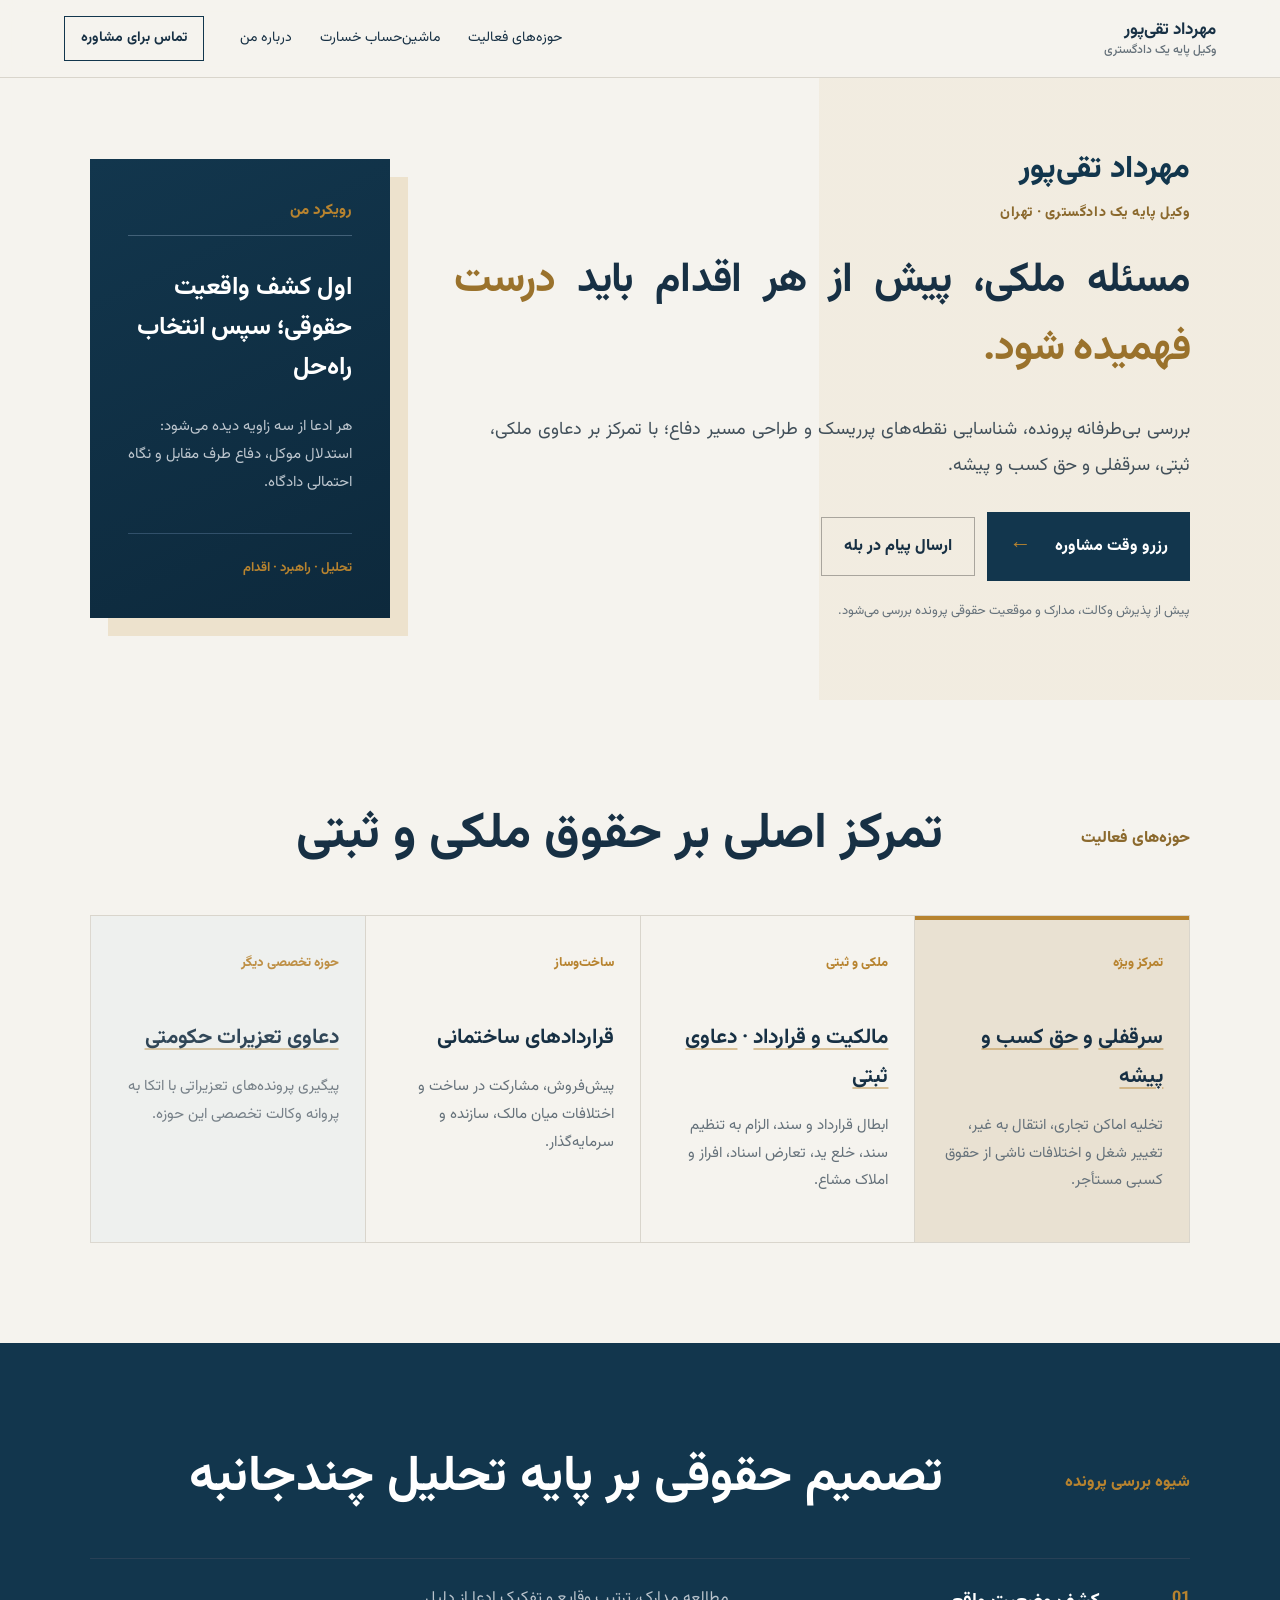
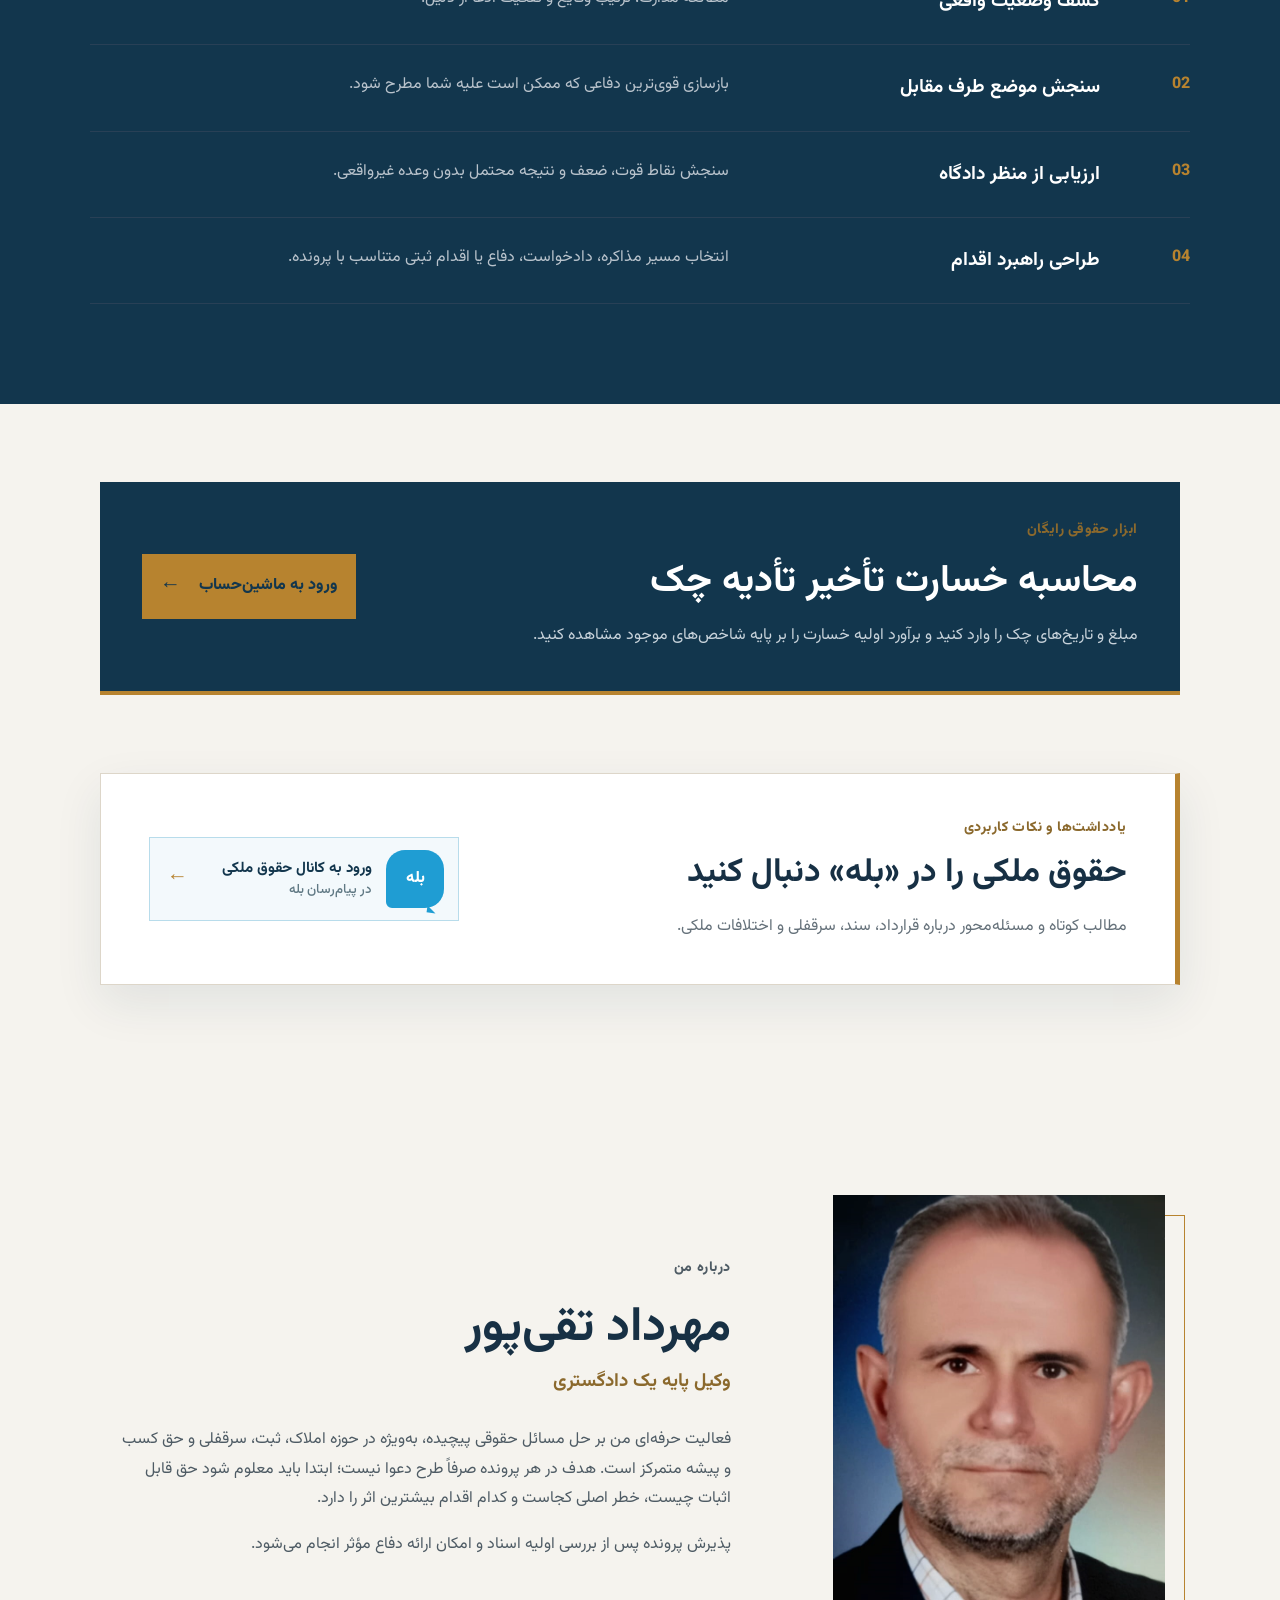
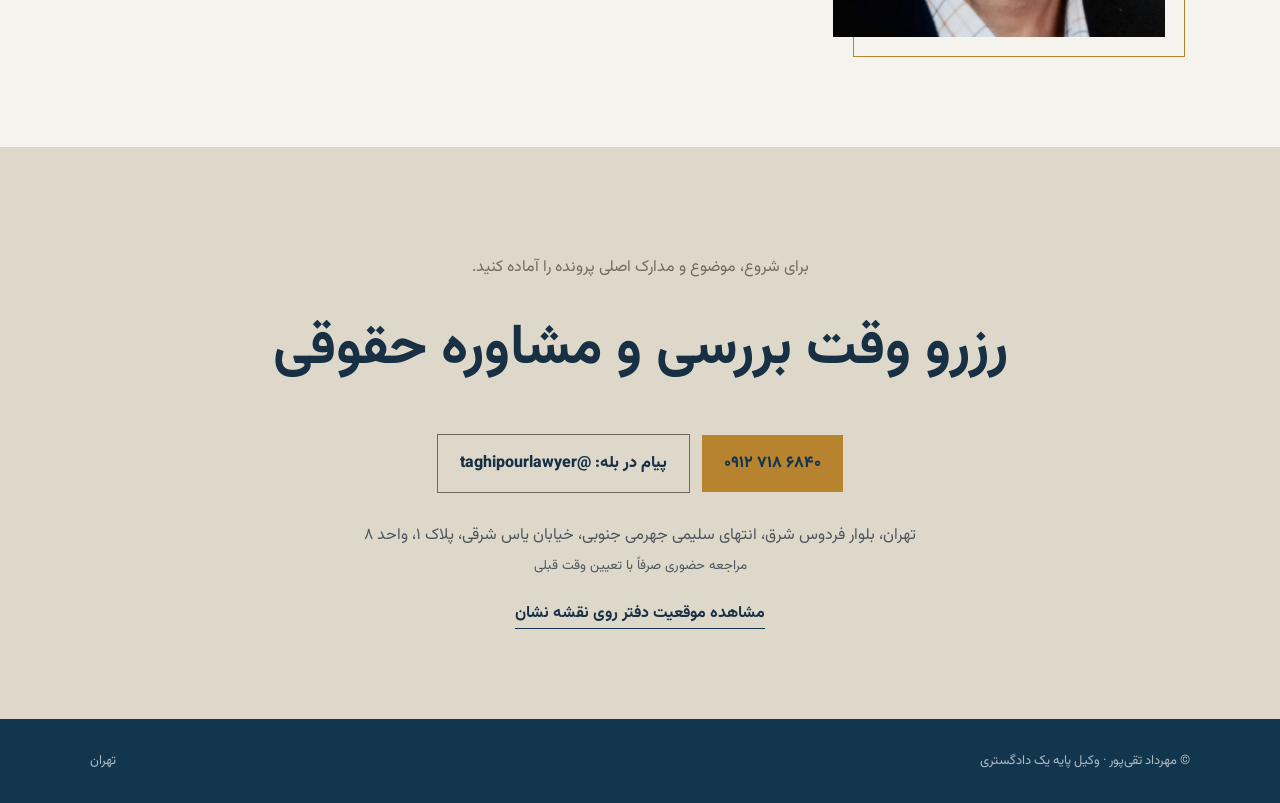
==== commit 2e6f5668: "Add files via upload" ====
--- a/index.html
+++ b/index.html
@@ -14,13 +14,37 @@
   <link href="https://fonts.googleapis.com/css2?family=Vazirmatn:wght@400;500;600;700;800&display=swap" rel="stylesheet">
   <link rel="stylesheet" href="styles.css">
   <link rel="stylesheet" href="demo.css">
+  <style>
+    .mobile-menu{display:none!important}
+    @media(max-width:850px){
+      .nav>nav{display:none!important}
+      .mobile-menu{display:block!important;position:relative;margin-right:auto}
+      .mobile-menu summary{display:block;list-style:none;cursor:pointer;border:1px solid #12364d;padding:8px 12px;font-size:14px;font-weight:800;white-space:nowrap}
+      .mobile-menu summary::-webkit-details-marker{display:none}
+      .mobile-menu>nav{display:none!important;position:absolute;top:46px;left:0;right:auto;width:230px;padding:8px;background:#f5f3ee;border:1px solid #d9d5cc;box-shadow:0 14px 30px rgba(18,54,77,.18);z-index:100}
+      .mobile-menu[open]>nav{display:grid!important;gap:0}
+      .mobile-menu>nav a{display:block;padding:11px 12px;border-bottom:1px solid #d9d5cc;font-size:14px}
+      .mobile-menu>nav a:last-child{border-bottom:0}
+    }
+    @media(max-width:520px){.nav{gap:12px}.nav-cta{display:none!important}}
+  </style>
 </head>
 <body>
   <header class="nav">
     <a class="brand" href="#top" aria-label="صفحه اصلی"><strong>مهرداد تقی‌پور</strong><small>وکیل پایه یک دادگستری</small></a>
     <nav aria-label="ناوبری اصلی">
-      <a href="#services">حوزه‌های فعالیت</a><a href="#approach">شیوه بررسی پرونده</a><a href="#about">درباره من</a>
+      <a href="#services">حوزه‌های فعالیت</a><a href="khesarat-takhir-tadieh.html">ماشین‌حساب خسارت</a><a href="#about">درباره من</a>
     </nav>
+    <details class="mobile-menu">
+      <summary aria-label="بازکردن منوی سایت"><span>☰</span> منو</summary>
+      <nav aria-label="منوی موبایل">
+        <a href="#services">حوزه‌های فعالیت</a>
+        <a href="#approach">شیوه بررسی پرونده</a>
+        <a href="khesarat-takhir-tadieh.html">ماشین‌حساب خسارت</a>
+        <a href="#about">درباره من</a>
+        <a href="#contact">تماس و نشانی دفتر</a>
+      </nav>
+    </details>
     <a class="nav-cta" href="tel:+989127186840">تماس برای مشاوره</a>
   </header>
 
@@ -66,6 +90,11 @@
       </ol>
     </section>
 
+    <section class="calculator-promo" aria-label="ماشین‌حساب خسارت تأخیر تأدیه">
+      <div><p class="eyebrow">ابزار حقوقی رایگان</p><h2>محاسبه خسارت تأخیر تأدیه چک</h2><p>مبلغ و تاریخ‌های چک را وارد کنید و برآورد اولیه خسارت را بر پایه شاخص‌های موجود مشاهده کنید.</p></div>
+      <a href="khesarat-takhir-tadieh.html">ورود به ماشین‌حساب <span>←</span></a>
+    </section>
+
     <section class="bale-channel" aria-label="کانال حقوق ملکی در بله">
       <div class="bale-copy">
         <p class="eyebrow">یادداشت‌ها و نکات کاربردی</p>
@@ -90,7 +119,7 @@
       </div>
     </section>
 
-    <section class="contact">
+    <section class="contact" id="contact">
       <p>برای شروع، موضوع و مدارک اصلی پرونده را آماده کنید.</p>
       <h2>رزرو وقت بررسی و مشاوره حقوقی</h2>
       <div class="actions"><a class="primary gold" href="tel:+989127186840">۰۹۱۲ ۷۱۸ ۶۸۴۰</a><a class="secondary dark" href="https://ble.ir/taghipourlawyer">پیام در بله: @taghipourlawyer</a></div>
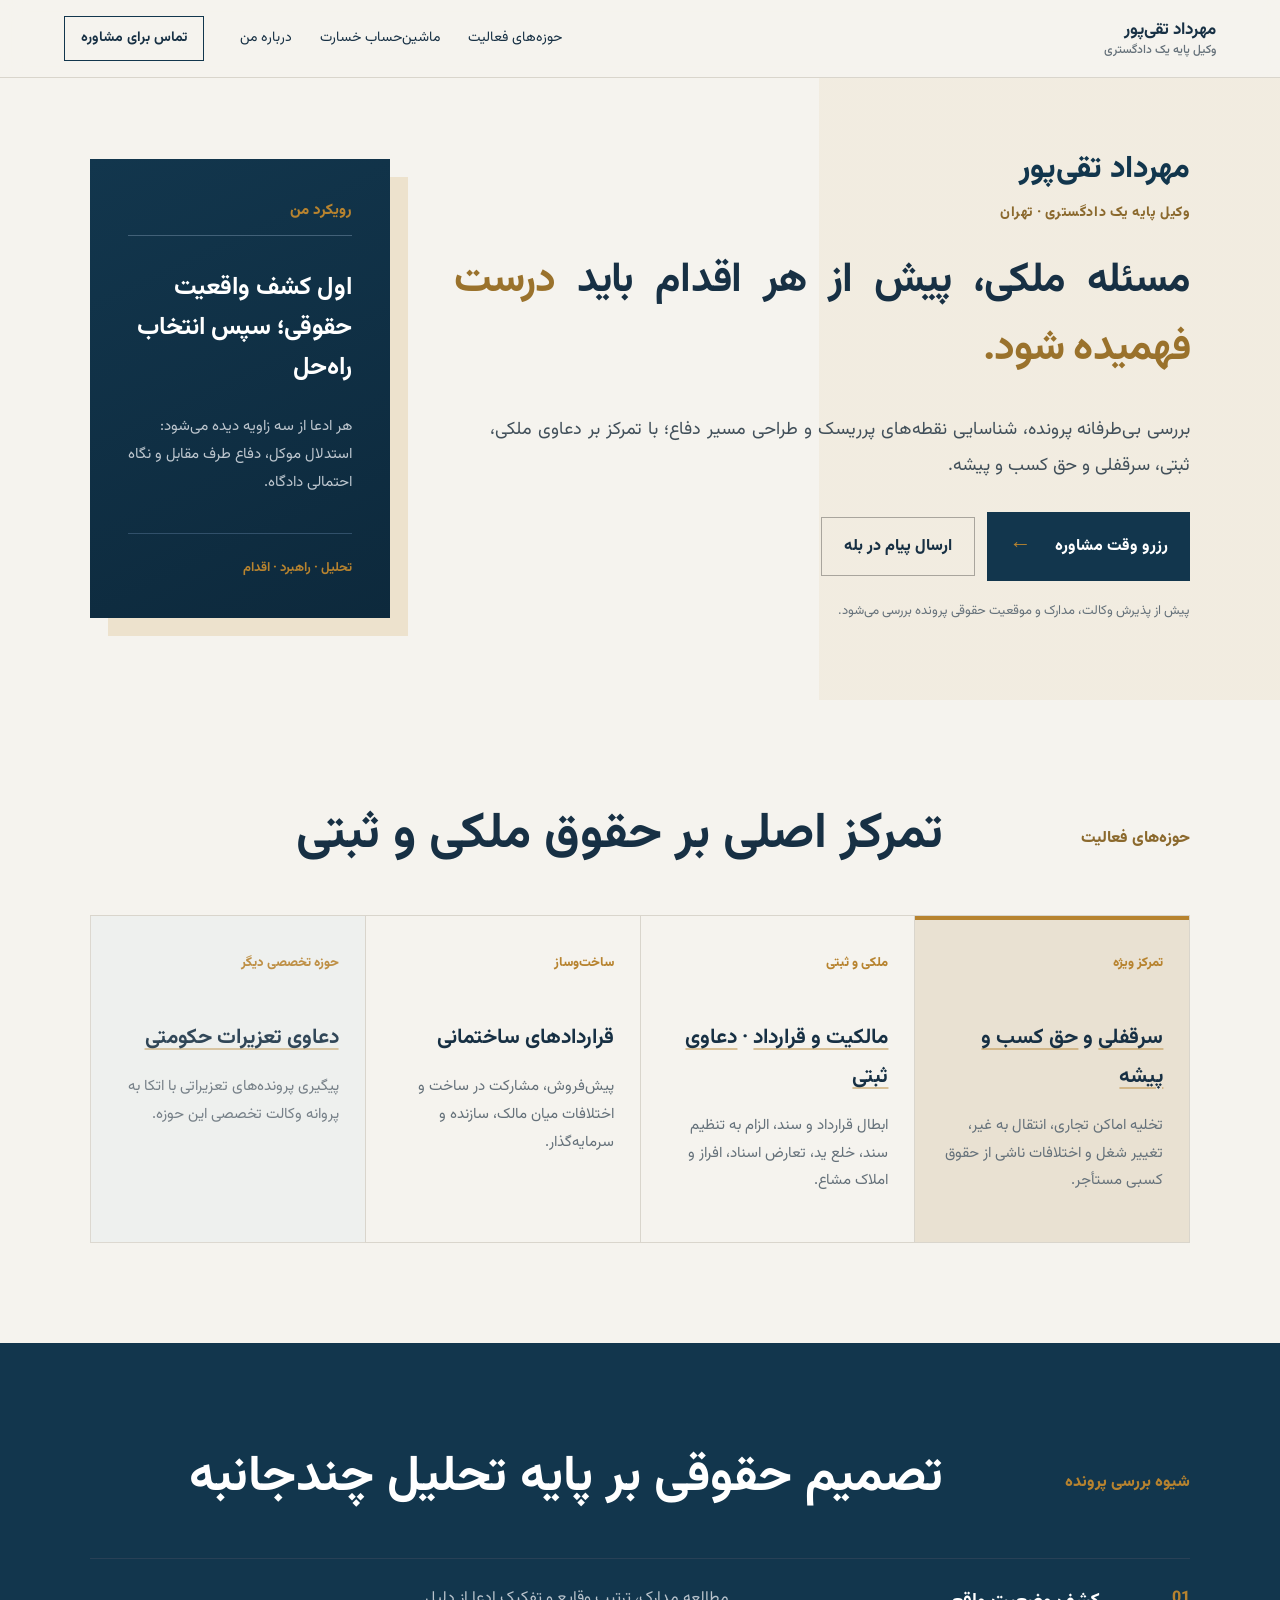
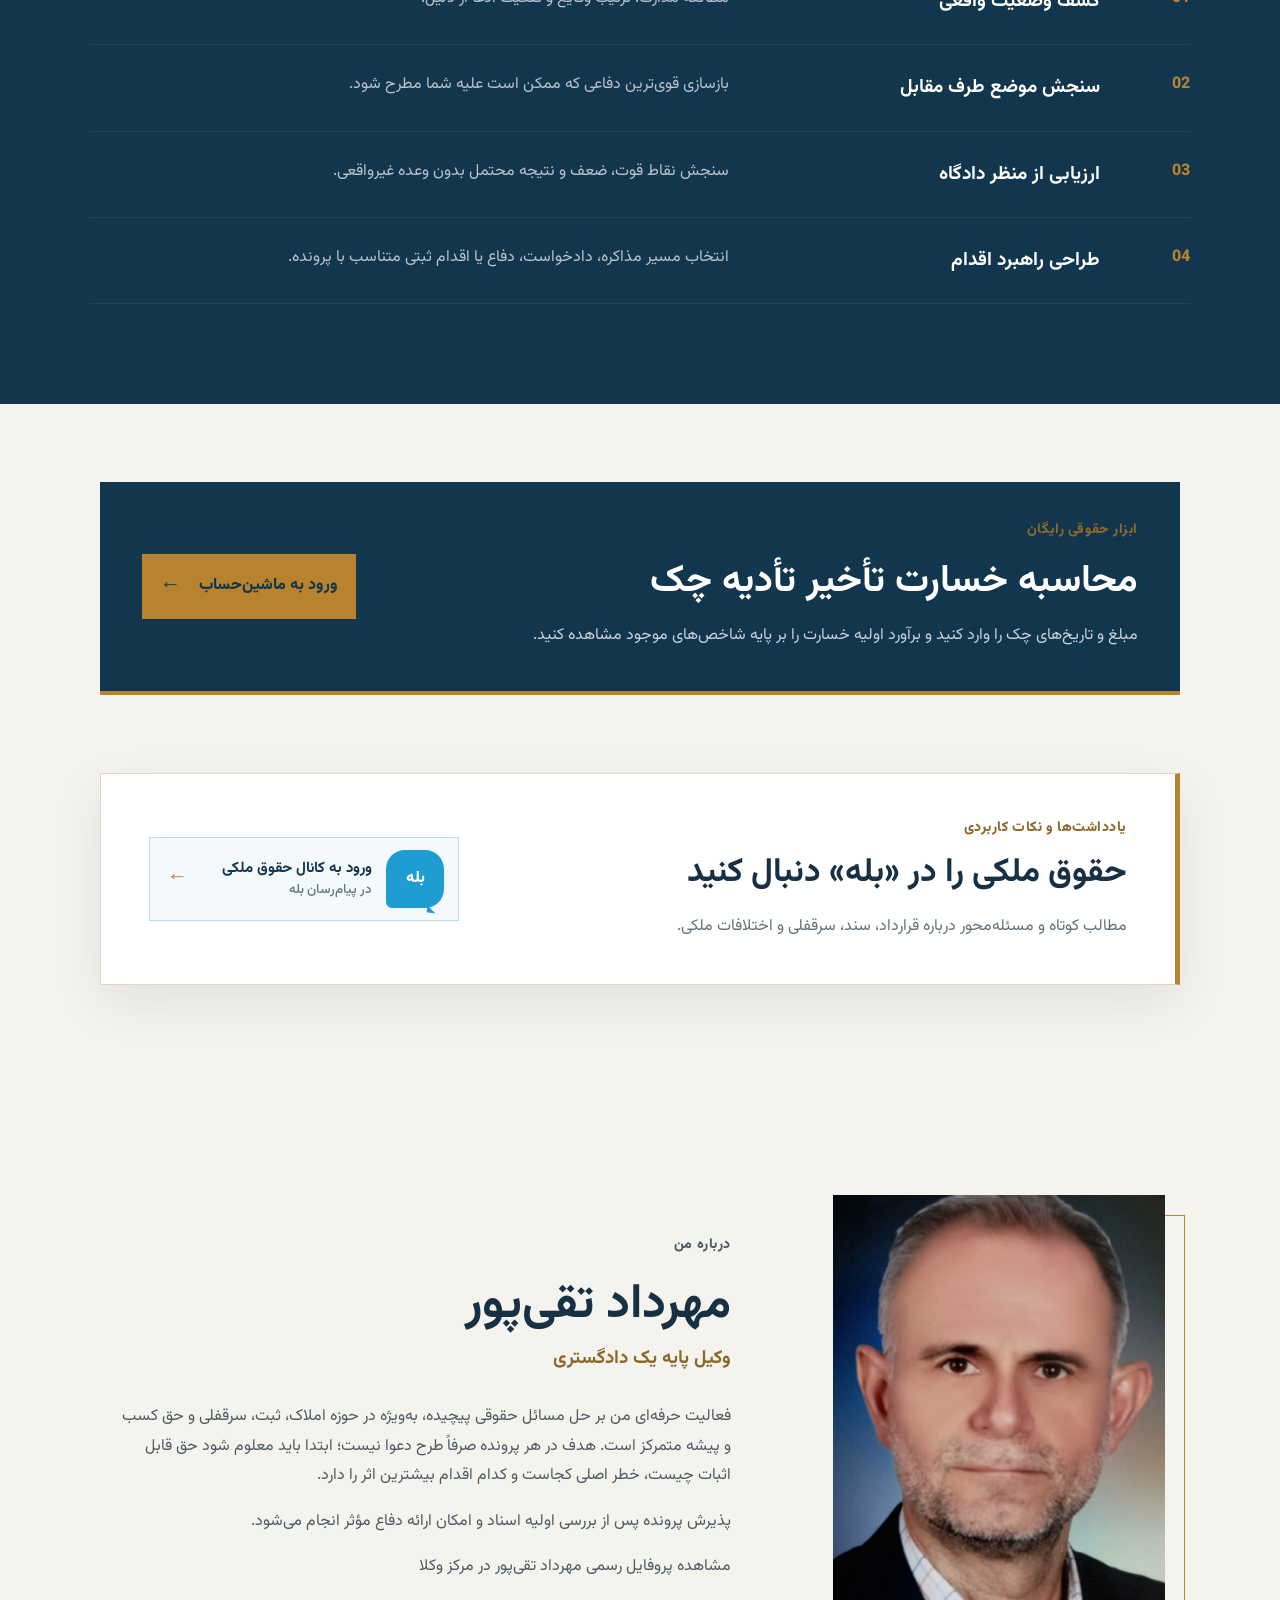
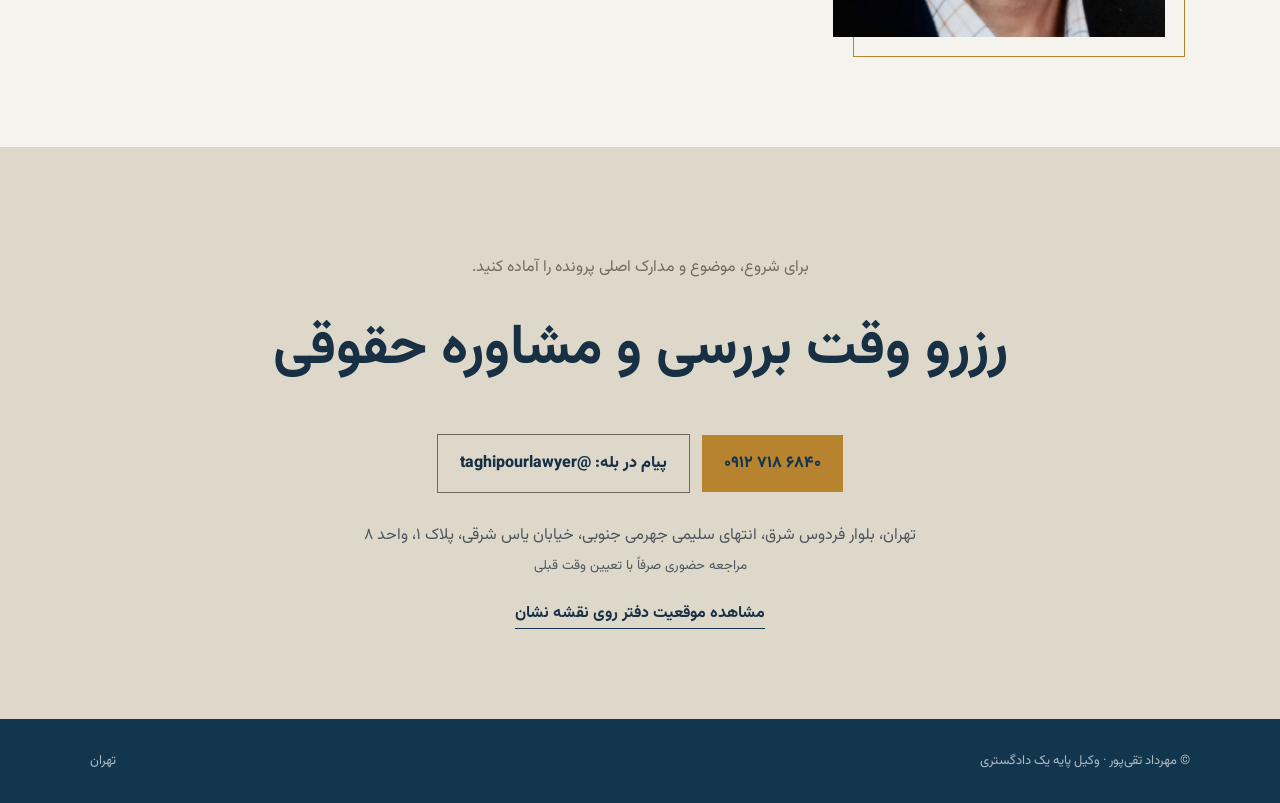
==== commit 54273cc8: "Add files via upload" ====
--- a/index.html
+++ b/index.html
@@ -3,11 +3,12 @@
 <head>
   <meta charset="utf-8">
   <meta name="viewport" content="width=device-width,initial-scale=1">
-  <title>مهرداد تقی‌پور | وکیل پایه یک دادگستری</title>
-  <meta name="description" content="بررسی و پیگیری پرونده‌های حقوقی با تمرکز ویژه بر دعاوی ملکی و ثبتی در تهران؛ مهرداد تقی‌پور، وکیل پایه یک دادگستری.">
+  <title>مهرداد تقی‌پور | وکیل ملکی و ثبتی در تهران</title>
+  <meta name="description" content="مهرداد تقی‌پور، وکیل پایه یک دادگستری در تهران؛ بررسی و پیگیری دعاوی ملکی و ثبتی، سرقفلی و حق کسب و پیشه با دفتر واقع در بلوار فردوس شرق.">
+  <meta name="robots" content="index,follow,max-image-preview:large">
   <meta name="google-site-verification" content="E21NtwcVABvZtrOPXPWZYpUamnSFGcvUGM_Ckf70Wcc">
   <link rel="canonical" href="https://mehrdad-taghipour.github.io/">
-  <script type="application/ld+json">{"@context":"https://schema.org","@type":["LegalService","LocalBusiness"],"name":"دفتر وکالت مهرداد تقی‌پور","url":"https://mehrdad-taghipour.github.io/","telephone":"+989127186840","address":{"@type":"PostalAddress","addressCountry":"IR","addressRegion":"تهران","addressLocality":"تهران","streetAddress":"بلوار فردوس شرق، انتهای سلیمی جهرمی جنوبی، خیابان یاس شرقی، پلاک ۱، واحد ۸"},"areaServed":"تهران","founder":{"@type":"Person","name":"مهرداد تقی‌پور","jobTitle":"وکیل پایه یک دادگستری"}}</script>
+  <script type="application/ld+json">{"@context":"https://schema.org","@type":"LegalService","@id":"https://mehrdad-taghipour.github.io/#legalservice","name":"دفتر وکالت مهرداد تقی‌پور","url":"https://mehrdad-taghipour.github.io/","image":"https://mehrdad-taghipour.github.io/mehrdad-taghipour.jpg","telephone":"+989127186840","description":"خدمات حقوقی با تمرکز بر دعاوی ملکی و ثبتی، سرقفلی و حق کسب و پیشه در تهران.","address":{"@type":"PostalAddress","addressCountry":"IR","addressRegion":"تهران","addressLocality":"تهران","streetAddress":"بلوار فردوس شرق، انتهای سلیمی جهرمی جنوبی، خیابان یاس شرقی، پلاک ۱، واحد ۸"},"geo":{"@type":"GeoCoordinates","latitude":35.718,"longitude":51.327},"hasMap":"https://neshan.org/maps/places/sbvkg52x-yMv#c35.718-51.327-15z-0p","sameAs":["https://hub.23055.ir/lawyer-profile?public_lawyer_id=50233"],"areaServed":["تهران","غرب تهران","منطقه ۵ تهران"],"founder":{"@type":"Person","@id":"https://mehrdad-taghipour.github.io/#mehrdad-taghipour","name":"مهرداد تقی‌پور","jobTitle":"وکیل پایه یک دادگستری","image":"https://mehrdad-taghipour.github.io/mehrdad-taghipour.jpg","sameAs":["https://hub.23055.ir/lawyer-profile?public_lawyer_id=50233"]},"knowsAbout":["دعاوی ملکی","دعاوی ثبتی","سرقفلی","حق کسب و پیشه","تعزیرات حکومتی"]}</script>
   <meta name="theme-color" content="#071727">
   <link rel="preconnect" href="https://fonts.googleapis.com">
   <link rel="preconnect" href="https://fonts.gstatic.com" crossorigin>
@@ -116,6 +117,7 @@
         <h3>وکیل پایه یک دادگستری</h3>
         <p>فعالیت حرفه‌ای من بر حل مسائل حقوقی پیچیده، به‌ویژه در حوزه املاک، ثبت، سرقفلی و حق کسب و پیشه متمرکز است. هدف در هر پرونده صرفاً طرح دعوا نیست؛ ابتدا باید معلوم شود حق قابل اثبات چیست، خطر اصلی کجاست و کدام اقدام بیشترین اثر را دارد.</p>
         <p>پذیرش پرونده پس از بررسی اولیه اسناد و امکان ارائه دفاع مؤثر انجام می‌شود.</p>
+        <p><a href="https://hub.23055.ir/lawyer-profile?public_lawyer_id=50233" rel="me">مشاهده پروفایل رسمی مهرداد تقی‌پور در مرکز وکلا</a></p>
       </div>
     </section>
 
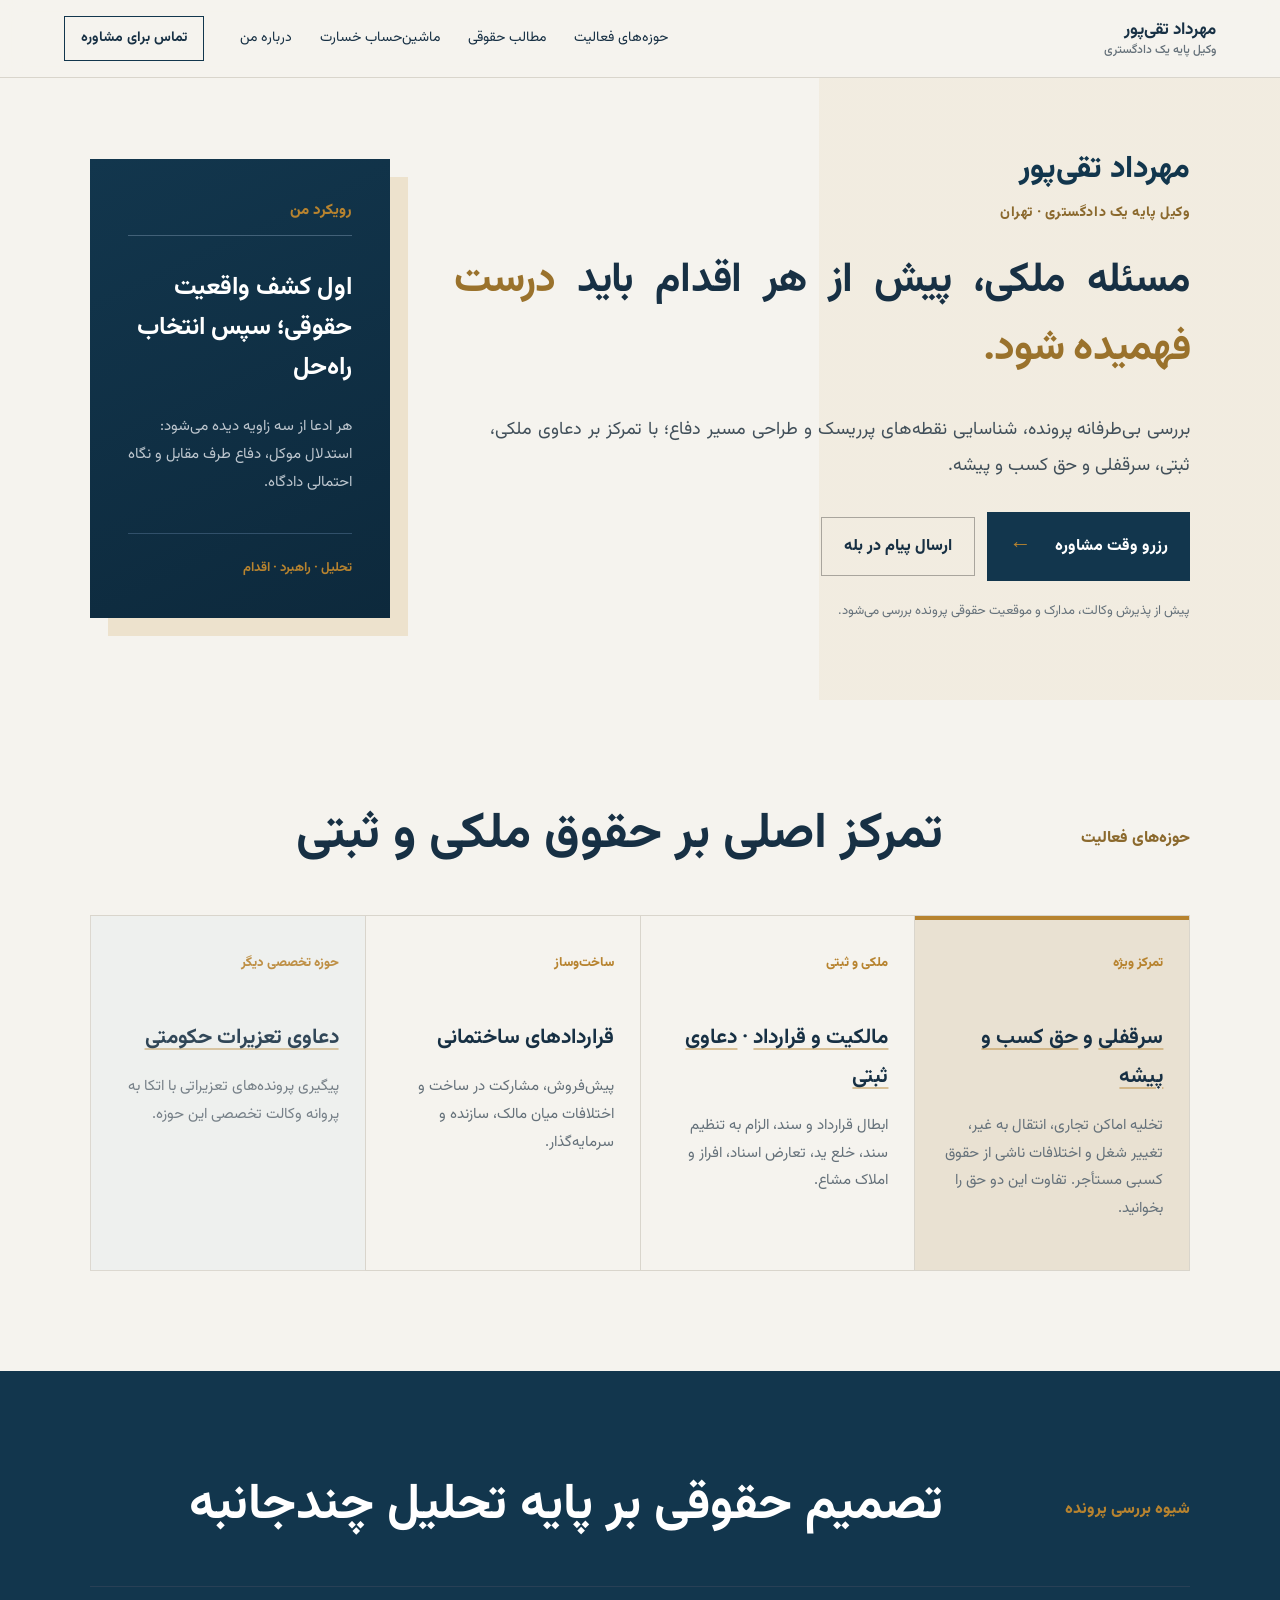
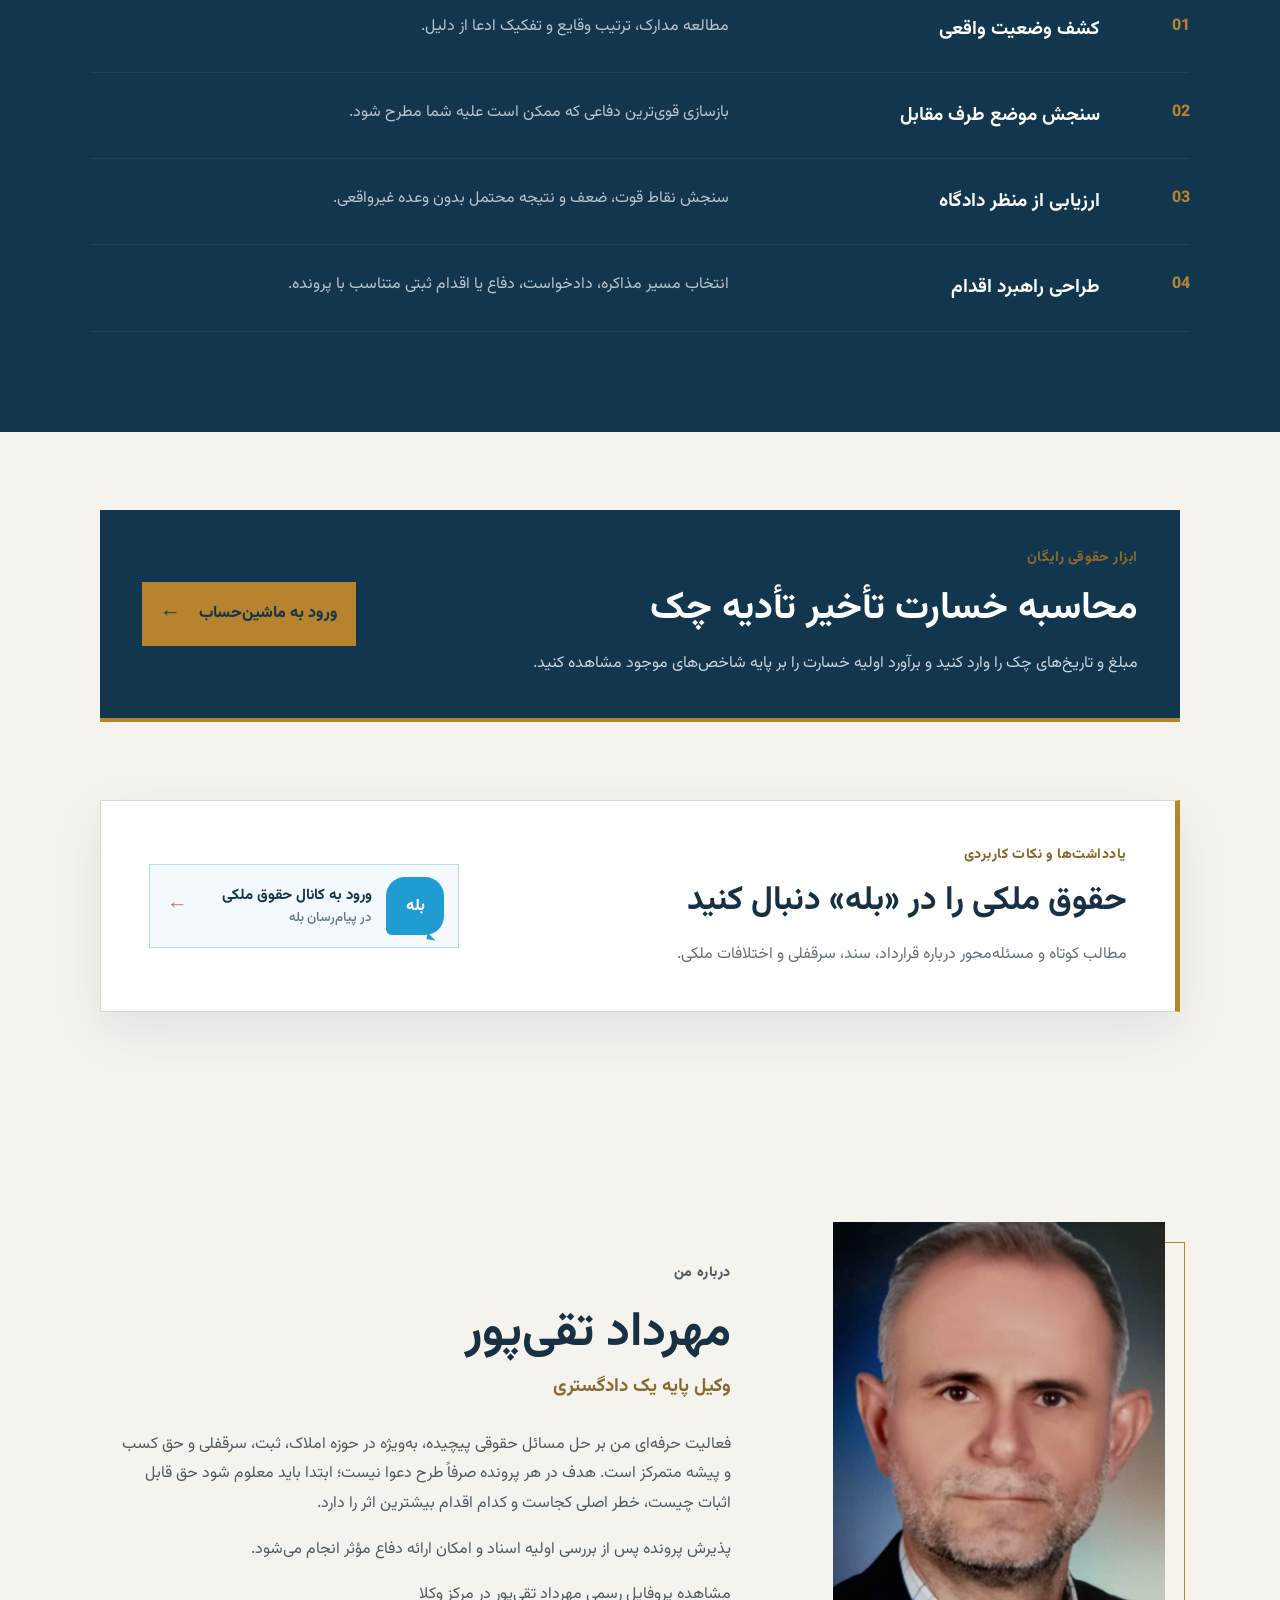
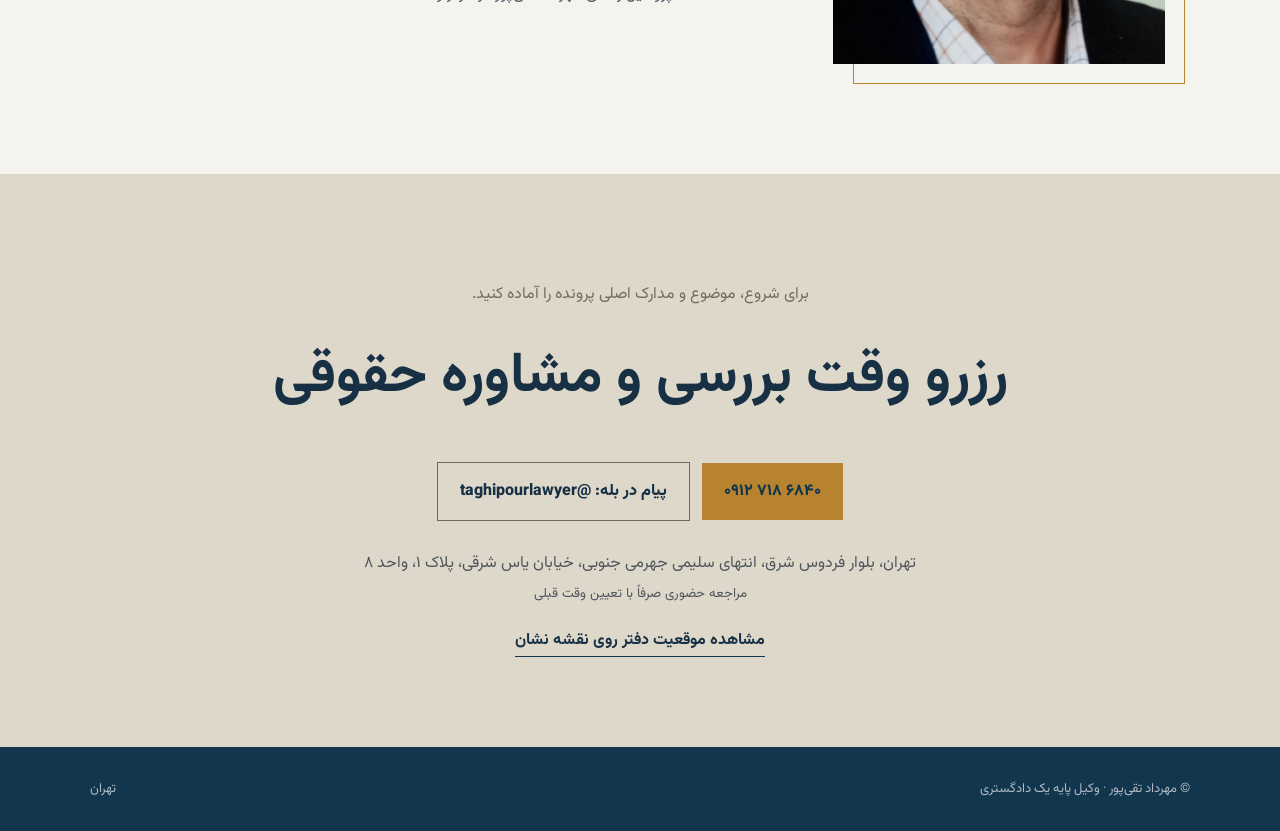
==== commit 04908d12: "Add files via upload" ====
--- a/index.html
+++ b/index.html
@@ -34,13 +34,14 @@
   <header class="nav">
     <a class="brand" href="#top" aria-label="صفحه اصلی"><strong>مهرداد تقی‌پور</strong><small>وکیل پایه یک دادگستری</small></a>
     <nav aria-label="ناوبری اصلی">
-      <a href="#services">حوزه‌های فعالیت</a><a href="khesarat-takhir-tadieh.html">ماشین‌حساب خسارت</a><a href="#about">درباره من</a>
+      <a href="#services">حوزه‌های فعالیت</a><a href="mataleb-hoghoghi.html">مطالب حقوقی</a><a href="khesarat-takhir-tadieh.html">ماشین‌حساب خسارت</a><a href="#about">درباره من</a>
     </nav>
     <details class="mobile-menu">
       <summary aria-label="بازکردن منوی سایت"><span>☰</span> منو</summary>
       <nav aria-label="منوی موبایل">
         <a href="#services">حوزه‌های فعالیت</a>
         <a href="#approach">شیوه بررسی پرونده</a>
+        <a href="mataleb-hoghoghi.html">مطالب حقوقی</a>
         <a href="khesarat-takhir-tadieh.html">ماشین‌حساب خسارت</a>
         <a href="#about">درباره من</a>
         <a href="#contact">تماس و نشانی دفتر</a>
@@ -74,7 +75,7 @@
     <section class="services" id="services">
       <div class="section-head"><p>حوزه‌های فعالیت</p><h2>تمرکز اصلی بر حقوق ملکی و ثبتی</h2></div>
       <div class="service-grid">
-        <article class="featured-service"><span>تمرکز ویژه</span><h3><a href="vakil-sarqofli-tehran.html">سرقفلی</a> و <a href="vakil-hagh-kasb-pishe-tehran.html">حق کسب و پیشه</a></h3><p>تخلیه اماکن تجاری، انتقال به غیر، تغییر شغل و اختلافات ناشی از حقوق کسبی مستأجر.</p></article>
+        <article class="featured-service"><span>تمرکز ویژه</span><h3><a href="vakil-sarqofli-tehran.html">سرقفلی</a> و <a href="vakil-hagh-kasb-pishe-tehran.html">حق کسب و پیشه</a></h3><p>تخلیه اماکن تجاری، انتقال به غیر، تغییر شغل و اختلافات ناشی از حقوق کسبی مستأجر. <a href="tafavot-sarqofli-hagh-kasb-pishe.html">تفاوت این دو حق را بخوانید</a>.</p></article>
         <article><span>ملکی و ثبتی</span><h3><a href="vakil-melki-tehran.html">مالکیت و قرارداد</a> · <a href="vakil-davavi-sabti-tehran.html">دعاوی ثبتی</a></h3><p>ابطال قرارداد و سند، الزام به تنظیم سند، خلع ید، تعارض اسناد، افراز و املاک مشاع.</p></article>
         <article><span>ساخت‌وساز</span><h3>قراردادهای ساختمانی</h3><p>پیش‌فروش، مشارکت در ساخت و اختلافات میان مالک، سازنده و سرمایه‌گذار.</p></article>
         <article class="secondary-service"><span>حوزه تخصصی دیگر</span><h3><a href="vakil-taazirat-hokoomati-tehran.html">دعاوی تعزیرات حکومتی</a></h3><p>پیگیری پرونده‌های تعزیراتی با اتکا به پروانه وکالت تخصصی این حوزه.</p></article>
